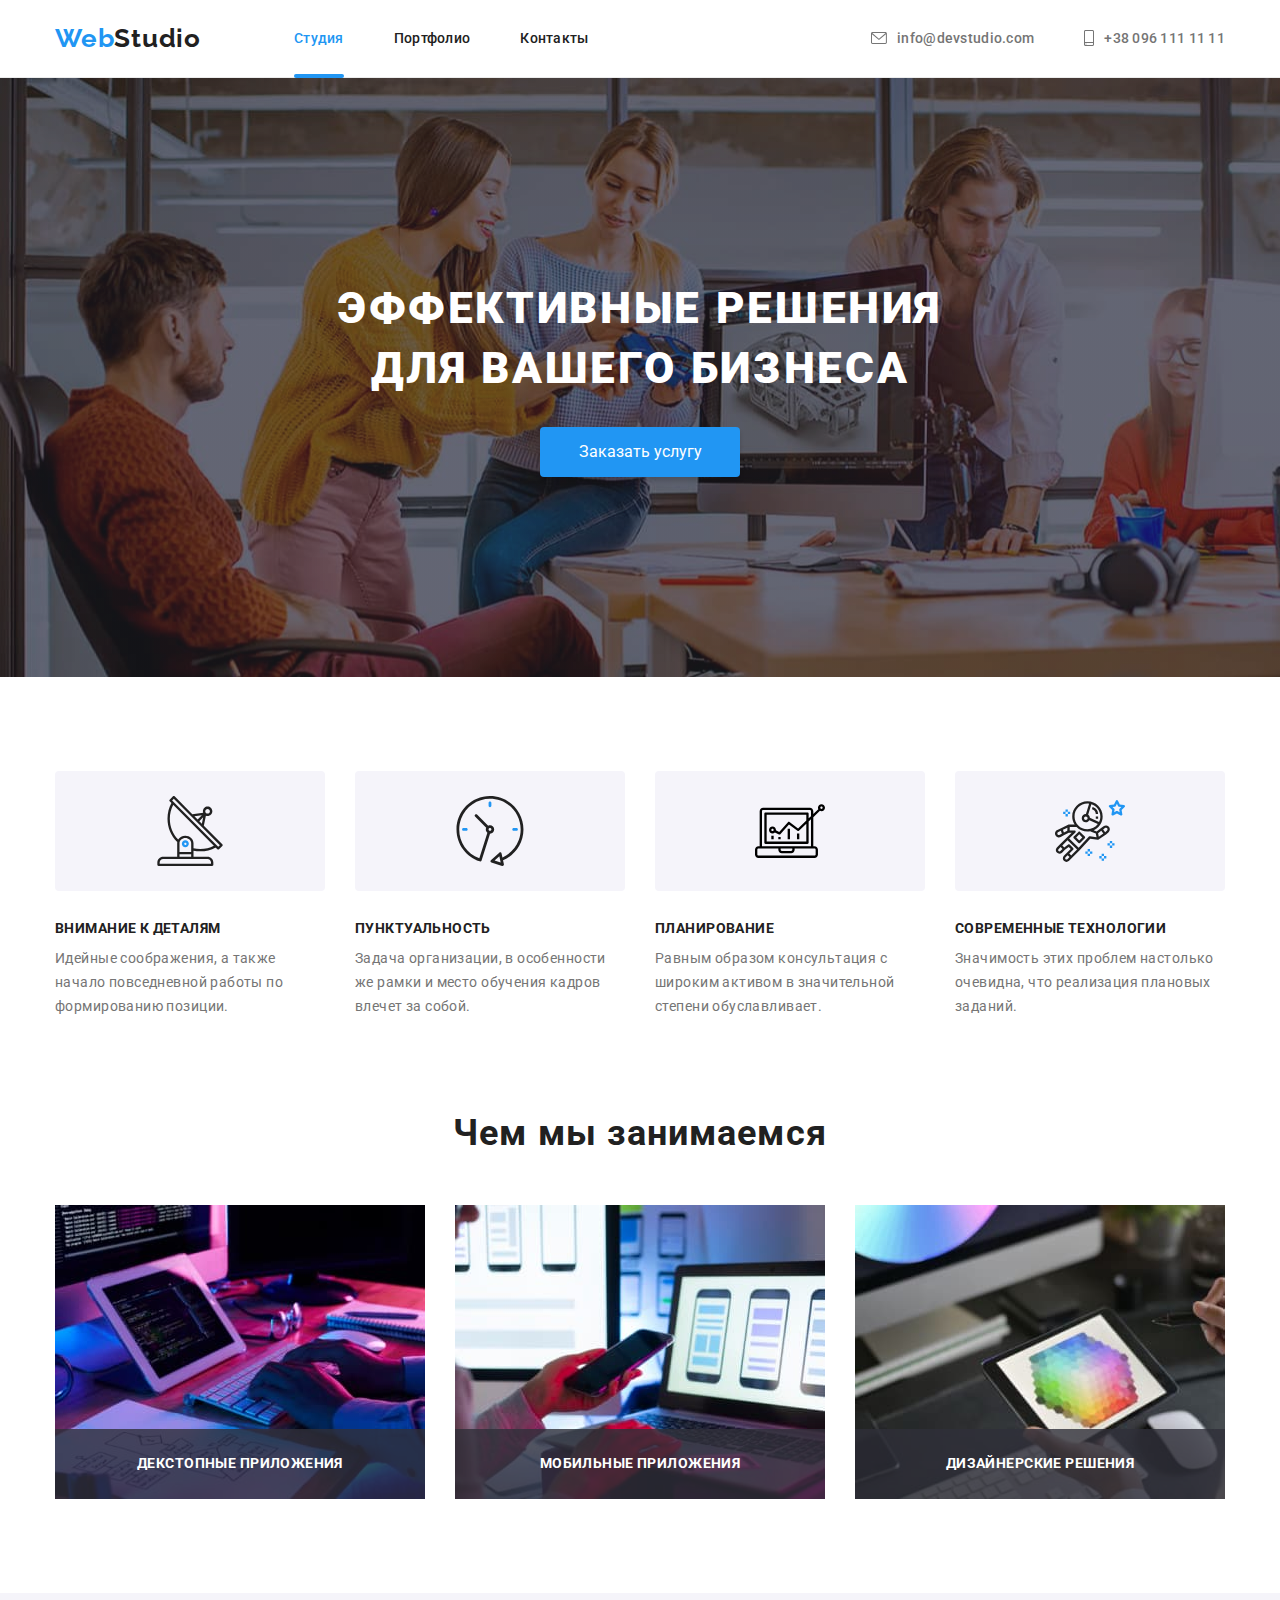
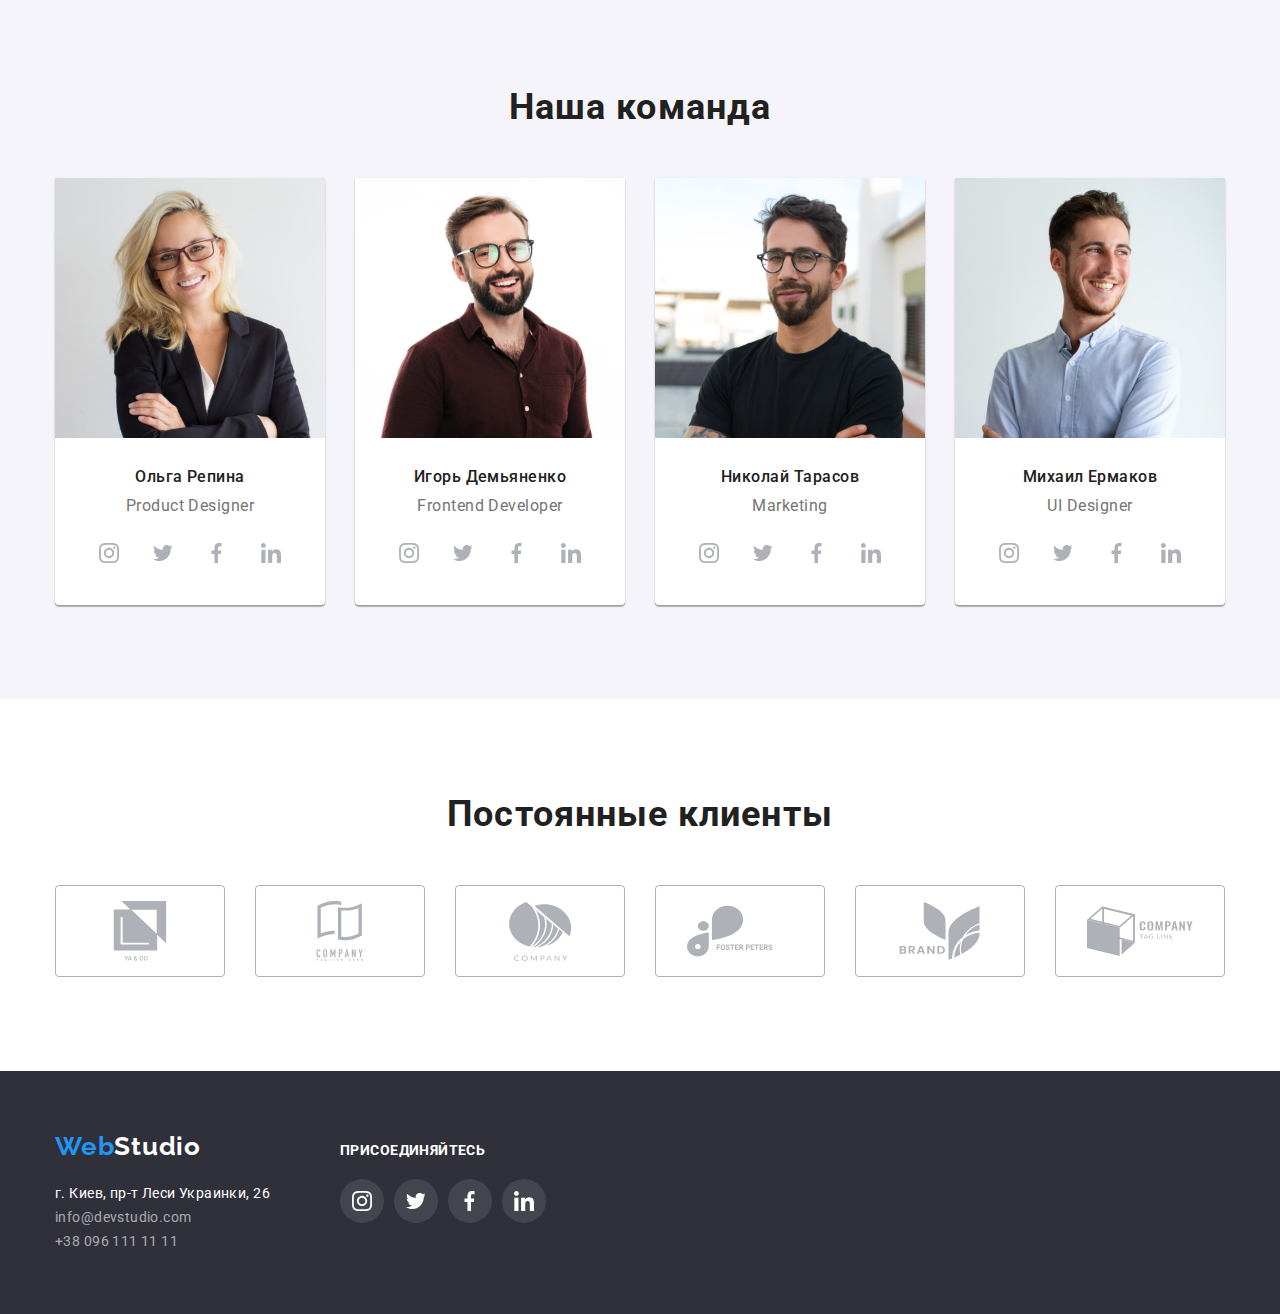
==== index.html @ 80b1929e "omg" ====
<!DOCTYPE html>
<html lang="ru">
  <head>
    <meta charset="UTF-8" />
    <meta http-equiv="X-UA-Compatible" content="IE=edge" />
    <meta name="viewport" content="width=device-width, initial-scale=1.0" />
    <title>Homework1</title>
    <link
      rel="stylesheet"
      href="https://cdnjs.cloudflare.com/ajax/libs/modern-normalize/1.1.0/modern-normalize.min.css"
    />
    <link rel="stylesheet" href="./css/styles.css" />
    <link rel="preconnect" href="https://fonts.googleapis.com" />
    <link rel="preconnect" href="https://fonts.gstatic.com" crossorigin />
    <link
      href="https://fonts.googleapis.com/css2?family=Raleway:wght@700&family=Roboto:wght@400;500;700;900&display=swap"
      rel="stylesheet"
    />
  </head>
  <body>
    <header class="header-background">
      <div class="header-content container">
        <a href="./index.html" class="logo-link">
          <span class="logo-part">Web</span><span class="logo">Studio</span>
        </a>
        <nav class="main-nav">
          <ul class="site-nav">
            <li class="links"><a href="./index.html" class="link current">Студия</a></li>
            <li class="links"><a href="./portfolio.html" class="link">Портфолио</a></li>
            <li class="links"><a href="" class="link">Контакты</a></li>
          </ul>
        </nav>
        <ul class="contacts-nav">
          <li class="links">
            <a href="mailto:info@devstudio.com" class="link-contacts">
              <svg class="mail-icon" width="16px" height="12px">
                <use href="./images/symbol-defs.svg#icon-mail"></use>
              </svg>
              info@devstudio.com
            </a>
          </li>
          <li class="links">
            <a href="tel:+380961111111" class="link-contacts"
              ><svg class="phone-icon" width="10px" height="16px">
                <use href="./images/symbol-defs.svg#icon-smartphone"></use>
              </svg>
              +38 096 111 11 11</a
            >
          </li>
        </ul>
      </div>
    </header>
    <main>
      <section class="hero-section">
        <div class="hero-container">
          <h1 class="hero-title">
            Эффективные решения<br />
            для вашего бизнеса
          </h1>
          <button type="button" class="button cursor">
            <div class="button-text" data-modal-open>Заказать услугу</div>
          </button>
        </div>
      </section>
      <section class="sections">
        <div class="container">
          <ul class="about-list">
            <li class="box">
              <div class="svg-background">
                <svg widht="70px" height="70px">
                  <use href="./images/symbol-defs.svg#icon-antenna"></use>
                </svg>
              </div>
              <h3 class="about-title">Внимание к деталям</h3>
              <p class="about-description">
                Идейные соображения, а также начало повседневной работы по формированию позиции.
              </p>
            </li>
            <li class="box">
              <div class="svg-background">
                <svg widht="70" height="70">
                  <use href="./images/symbol-defs.svg#icon-clock"></use>
                </svg>
              </div>
              <h3 class="about-title">Пунктуальность</h3>
              <p class="about-description">
                Задача организации, в особенности же рамки и место обучения кадров влечет за собой.
              </p>
            </li>
            <li class="box">
              <div class="svg-background">
                <svg widht="70" height="70">
                  <use href="./images/symbol-defs.svg#icon-diagram"></use>
                </svg>
              </div>
              <h3 class="about-title">Планирование</h3>
              <p class="about-description">
                Равным образом консультация с широким активом в значительной степени обуславливает.
              </p>
            </li>
            <li class="box">
              <div class="svg-background">
                <svg widht="70" height="70">
                  <use href="./images/symbol-defs.svg#icon-astronaut"></use>
                </svg>
              </div>
              <h3 class="about-title">Современные технологии</h3>
              <p class="about-description">
                Значимость этих проблем настолько очевидна, что реализация плановых заданий.
              </p>
            </li>
          </ul>
        </div>
      </section>
      <section class="section-about-us">
        <div class="container">
          <h2 class="our-projects">Чем мы занимаемся</h2>
          <ul class="projects-list">
           <li class="projects-pic">
               <div class="thumb-position">
            <p class="background-thumb">ДЕКСТОПНЫЕ ПРИЛОЖЕНИЯ</p>
              <img
                width="370"
                src="./images/sectionaboutus1.jpg"
                alt="работник набирает код"
                class="project-img"
              />
              </div>
            </li>
            <li class="projects-pic">
              <div class="thumb-position">
            <p class="background-thumb">МОБИЛЬНЫЕ ПРИЛОЖЕНИЯ</p>
              <img
                width="370"
                src="./images/sectionaboutus2.jpg"
                alt="работник занимается разработкой приложения"
                class="project-img"
              />
              </div>
            </li>
            <li class="projects-pic">
              <div class="thumb-position">
            <p class="background-thumb">ДИЗАЙНЕРСКИЕ РЕШЕНИЯ</p>
              <img
                width="370"
                src="./images/sectionaboutus3.jpg"
                alt="работник подбирает цвет"
                class="project-img"
              />
            </li>
          </ul>
        </div>
      </section>
      <section class="section-color">
        <div class="our-team-container container">
          <h2 class="team">Наша команда</h2>
          <ul class="team-list">
            <li class="team-card">
              <img
                width="270"
                src="./images/staff.jpg"
                alt="Игорь Демьяненко Product
        Designer"
                class="team-pic"
              />
              <div class="team-description">
                <h2 class="team-names">Ольга Репина</h2>
                <p class="job-name">Product Designer</p>
                <ul class="social-links">
                  <li class="team-social-link"><a href="" class="social-link">
                    <svg class="icon-style">
                      <use href="./images/symbol-defs.svg#icon-instagram"></use>
                    </svg>
                    </a>
                    </li>
                 <li class="team-social-link"><a href="" class="social-link">
                    <svg class="icon-style">
                      <use href="./images/symbol-defs.svg#icon-twitter"></use>
                    </svg>
                  </a>
                  </li> 
                  <li class="team-social-link"><a href="" class="social-link"
                    ><svg class="icon-style">
                      <use href="./images/symbol-defs.svg#icon-facebook"></use>
                    </svg>
                  </a>
                  </li>
                  <li class="team-social-link"><a href="" class="social-link"
                    ><svg class="icon-style">
                      <use href="./images/symbol-defs.svg#icon-linkedin"></use>
                    </svg>
                  </a>
                  </li>
                </ul>
              </div>
            </li>
            <li class="team-card">
              <img
                width="270"
                src="./images/staff1.jpg"
                alt="Ольга Репина Frontend
        Developer"
                class="team-pic"
              />
              <div class="team-description">
                <h2 class="team-names">Игорь Демьяненко</h2>
                <p class="job-name">Frontend Developer</p>
                <ul class="social-links">
                  <li class="team-social-link"><a href="" class="social-link">
                    <svg class="icon-style">
                      <use href="./images/symbol-defs.svg#icon-instagram"></use>
                    </svg>
                  </a>
                  </li>
                  <li class="team-social-link"><a href="" class="social-link">
                    <svg class="icon-style">
                      <use href="./images/symbol-defs.svg#icon-twitter"></use>
                    </svg>
                  </a>
                  </li>
                  <li class="team-social-link"><a href="" class="social-link">
                    <svg class="icon-style">
                      <use href="./images/symbol-defs.svg#icon-facebook"></use>
                    </svg>
                  </a>
                  </li>
                  <li class="team-social-link"><a href="" class="social-link">
                    <svg class="icon-style">
                      <use href="./images/symbol-defs.svg#icon-linkedin"></use>
                    </svg>
                  </a>
                  </li>
                </ul>
              </div>
            </li>
            <li class="team-card">
              <img
                width="270"
                src="./images/staff2.jpg"
                alt="Николай Тарасов Marketing"
                class="team-pic"
              />
              <div class="team-description">
                <h2 class="team-names">Николай Тарасов</h2>
                <p class="job-name">Marketing</p>
                <ul class="social-links">
                  <li class="team-social-link"><a href="" class="social-link">
                    <svg class="icon-style">
                      <use href="./images/symbol-defs.svg#icon-instagram"></use>
                    </svg>
                  </a>
                  </li>
                  <li class="team-social-link"><a href="" class="social-link">
                    <svg class="icon-style">
                      <use href="./images/symbol-defs.svg#icon-twitter"></use>
                    </svg>
                  </a>
                  </li>
                  <li class="team-social-link"><a href="" class="social-link"
                    ><svg class="icon-style">
                      <use href="./images/symbol-defs.svg#icon-facebook"></use>
                    </svg>
                  </a>
                  </li>
                  <li class="team-social-link"><a href="" class="social-link"
                    ><svg class="icon-style">
                      <use href="./images/symbol-defs.svg#icon-linkedin"></use>
                    </svg>
                  </a>
                  </li>
                </ul>
              </div>
            </li>
            <li class="team-card">
              <img
                width="270"
                src="./images/staff3.jpg"
                alt="Михаил Ермаков UI Designer"
                class="team-pic"
              />
              <div class="team-description">
                <h2 class="team-names">Михаил Ермаков</h2>
                <p class="job-name">UI Designer</p>
                <ul class="social-links">
                 <li class="team-social-link"><a href="" class="social-link"
                    ><svg class="icon-style">
                      <use href="./images/symbol-defs.svg#icon-instagram"></use></svg></a>
                  <li class="team-social-link"><a href="" class="social-link">
                    <svg class="icon-style">
                      <use href="./images/symbol-defs.svg#icon-twitter"></use>
                    </svg>
                  </a>
                  </li>
                  <li class="team-social-link"><a href="" class="social-link"
                    ><svg class="icon-style">
                      <use href="./images/symbol-defs.svg#icon-facebook"></use>
                    </svg>
                  </a>
                  </li>
                  <li class="team-social-link"><a href="" class="social-link"
                    ><svg class="icon-style">
                      <use href="./images/symbol-defs.svg#icon-linkedin"></use>
                    </svg>
                  </a>
                  </li>
                </ul>
              </div>
            </li>
          </ul>
        </div>
      </section>
       <section class="company-clients sections">
         <div class="container"> 
        <h2 class="clients">Постоянные клиенты</h2>
        <ul class="clients-list">
          <li class="clients-list-items"><a href="" class="company-link"><svg width="106" height="60"><use href="./images/symbol-defs.svg#icon-company1"></use></svg></a></li>
          <li class="clients-list-items"><a href="" class="company-link"><svg width="106" height="60"><use href="./images/symbol-defs.svg#icon-company2"></use></svg></a></li>
          <li class="clients-list-items"><a href="" class="company-link"><svg width="106" height="60"><use href="./images/symbol-defs.svg#icon-company3"></use></svg></a></li>
          <li class="clients-list-items"><a href="" class="company-link"><svg width="106" height="60"><use href="./images/symbol-defs.svg#icon-company4"></use></svg></a></li>
          <li class="clients-list-items"><a href="" class="company-link"><svg width="106" height="60"><use href="./images/symbol-defs.svg#icon-company5"></use></svg></a></li>
          <li class="clients-list-items"><a href="" class="company-link"><svg width="106" height="60"><use href="./images/symbol-defs.svg#icon-company6"></use></svg></a></li>
          </ul>
        </div>
        </section>
    </main>
    <footer class="footer">
      <div class="footer-info container">
     <div><a href="/index.html" class="logo-link">
       <span class="logo-part">Web</span><span class="logo-footer">Studio</span>
      </a>
      <address class="adress">
        г. Киев, пр-т Леси Украинки, 26
        <ul>
          <li>
            <a href="mailto:info@devstudio.com" class="link-contacts">info@devstudio.com</a>
          </li>
          <li class="footer-content"><a href="tel:+380961111111" class="link-contacts">+38 096 111 11 11</a></li>
        </ul></div> 
        <div class="social-footer">
      <h3 class="footer-title">Присоединяйтесь</h3>
      <ul class="footer-social-links">
        <li class="footer-links"><a href="" class="social-link-footer">
          <svg class="icon-style">
          <use href="./images/symbol-defs.svg#icon-instagram"></use>
                    </svg>
                  </a></li>
                  <li class="footer-links"><a href="" class="social-link-footer">
                    <svg class="icon-style">
                      <use href="./images/symbol-defs.svg#icon-twitter"></use>
                    </svg>
                  </a></li>
                 <li class="footer-links"><a href="" class="social-link-footer"
                    ><svg class="icon-style">
                      <use href="./images/symbol-defs.svg#icon-facebook"></use>
                    </svg>
                  </a></li>
                  <li class="footer-links"><a href="" class="social-link-footer"
                    ><svg class="icon-style">
                      <use href="./images/symbol-defs.svg#icon-linkedin"></use>
                    </svg>
                  </a></li>
                  </ul>
                  </div>
                  </div>
    </footer>
    <div class="backdrop is-hidden" data-modal>
      <div class="modal">
        <h2 class="modal-text">Оставьте свои данные, мы вам перезвоним</h2>
        <form>
          <div>
          <label for="name" class="modal-label"><p class="input-name">Имя</p></label>
              <div class="modal-icon">
            <input type="text" name="fullname" class="modal-input" id="name">
            <svg  class="modal-svg" width="15px" height="15px">
        <use href="/svg-modal/svg-modal again/symbol-defs.svg#icon-human"></use>
      </svg>
    </div>
      </div>
              <label class="modal-label"><p class="input-name">Телефон</p>
                <input type="tel" name="phone_number" class="modal-input">
                </label>
              <label class="modal-label">
    <p class="input-name">Почта</p>
        <input type="email" name="email" class="modal-input"/>
  </label>
  <label class="modal-label">
    <p class="input-name">Комментарий</p>
    <textarea name="" rows="5" placeholder="Введите текст" class="modal-textarea"></textarea>
  </label>

  <label>
    <input type="checkbox" name="agreement"/>
    <p class="input-name">Соглашаюсь с рассылкой и принимаю <a href="" class="agreement-link">Условия договора</a></p>
  </label>
  <button type="submit" class="button-modal cursor">
            <div class="button-text">Отправить</div>
          </button>
        </form>
        <button type="button" data-modal-close class="btn-closing">
        <svg width="11" height="11" class="close-button"><use href="./svg-modal/symbol-defs.svg#icon-xrectuk"></use></svg></button>
      </div>
    </div>
    <script src="./js/modal.js"></script>
  </body>
</html>
---- css/styles.css ----
:root {
  --main-text-color: #212121;
  --secondary-color: #757575;
  --color-for-buttons: #2196f3;
}

body {
  color: var(--main-text-color);
  font-family: Roboto, sans-serif, Verdana, Geneva, Tahoma, sans-serif;
}
ul {
  list-style: none;
  text-decoration: none;
  padding-left: 0;
  margin-top: 0;
  margin-bottom: 0;
}

a {
  text-decoration: none;
}
p,
h2,
h3 {
  margin-top: 0px;
  margin-bottom: 0px;
}

img {
  display: block;
}

textarea {
  resize: none;
}

/* Header */
.sections {
  padding-top: 94px;
  padding-bottom: 94px;
}

.section-about-us {
  margin: 0px 0px 94px 0px;
}

.main-nav {
  margin-left: 93px;
  display: flex;
  align-items: center;
}
.container {
  width: 1200px;
  padding-left: 15px;
  padding-right: 15px;
  margin-left: auto;
  margin-right: auto;
  margin-bottom: 0;
}

.header-content {
  display: flex;
  align-items: center;
}

.site-nav > .links {
  margin-right: 50px;
}

.header-links:last-child {
  margin-right: 0;
}

.link {
  display: block;
  padding: 32px 0px 32px 0px;
  position: relative;
}

.header-background {
  color: #ffffff;
  border-bottom: 1px solid #ececec;
}

.text-decor {
  text-decoration: none;
}

.mail-icon {
  fill: currentColor;
  margin-right: 10px;
}

.phone-icon {
  fill: currentColor;
  margin-right: 10px;
}

/* Logo */

.logo {
  color: var(--main-text-color);
}

.logo-part {
  color: #2196f3;
  margin-top: 60px;
}

.logo-link {
  text-decoration: none;
  font-family: Raleway, sans-serif;
  font-weight: 700;
  font-size: 26px;
  line-height: 1.19;
  letter-spacing: 0.03em;
  display: inline-block;
}
.logo-footer {
  color: white;
}
/* hero */
/* hero */

.hero-section {
  background-color: #2f303a;
  max-width: 1600px;
  margin-right: auto;
  margin-left: auto;
  padding-top: 200px;
  padding-bottom: 200px;
  text-align: center;
  background-image: linear-gradient(rgba(47, 48, 58, 0.4), rgba(47, 48, 58, 0.4)),
    url(../images/bg-img.jpg);
}
.hero-title {
  margin-top: 0px;
  font-weight: 900;
  font-size: 44px;
  line-height: 1.36;
  letter-spacing: 0.06em;
  text-transform: uppercase;
  line-height: 60px;
  text-align: center;
  color: #ffffff;
}

.hero-container {
  width: 1200px;
  padding-left: 15px;
  padding-right: 15px;
  margin-left: auto;
  margin-right: auto;
}

.about-list {
  display: flex;
  margin-top: 0;
  margin-bottom: 0;
}

.box {
  max-width: 270px;
  justify-content: center;
  margin-right: auto;
}

.box:last-child {
  margin-right: 0;
}

/* about section */

.style-none {
  list-style: none;
}

.about-title {
  font-weight: 700;
  font-size: 14px;
  line-height: 1.14;
  letter-spacing: 0.03em;
  text-transform: uppercase;
  list-style: none;
  margin-top: 0px;
  margin-bottom: 10px;
}

.about-description {
  color: var(--secondary-color);
  font-size: 14px;
  line-height: 1.71;
  letter-spacing: 0.03em;
  list-style: none;
}
.our-projects {
  font-weight: 700;
  font-size: 36px;
  line-height: 1.16;
  text-align: center;
  letter-spacing: 0.03em;
  margin-bottom: 50px;
}

/* .our-work {
  display: flex;
  flex-wrap: wrap;
  justify-content: center;
  margin-bottom: 94px;
} */

.projects-list {
  display: flex;
  justify-content: center;
  align-items: center;
  margin-top: 0px;
  margin-bottom: 0px;
}

.project-img {
  display: block;
}

.projects-pic {
  margin-right: 30px;
}

.projects-pic:last-child {
  margin-right: 0;
}

/* our team */
.team {
  font-weight: 700;
  font-size: 36px;
  line-height: 1.16;
  text-align: center;
  letter-spacing: 0.03em;
  margin-bottom: 50px;
}

.team-social-link {
  margin-right: 10px;
}

.team-social-link:nth-child(4n) {
  margin-right: 0px;
}

.team-names {
  font-weight: 500;
  font-size: 16px;
  line-height: 1.18;
  text-align: center;
  letter-spacing: 0.03em;
  margin-bottom: 10px;
}

.team-list {
  display: flex;
  padding-left: 0;
  margin: 0;
  justify-content: center;
}

.team-card {
  margin-left: 30px;
  width: 270px;
  background-color: white;
  box-shadow: 0px 1px 3px rgba(0, 0, 0, 0.12), 0px 1px 1px rgba(0, 0, 0, 0.14),
    0px 2px 1px rgba(0, 0, 0, 0.2);
  border-radius: 0px 0px 4px 4px;
}

.team-card:first-child {
  margin-left: 0;
}

.team-card:nth-child(4n) {
  margin-right: 0;
}

.team-description {
  padding: 30px 0px 30px 0px;
}

.job-name {
  color: var(--secondary-color);
  font-size: 16px;
  line-height: 1.18;
  text-align: center;
  letter-spacing: 0.03em;
}

.section-color {
  background-color: #f5f4fa;
  padding: 94px 0px 94px 0px;
}

/* site-nav */
.site-nav {
  display: flex;
  list-style: none;
  margin-top: 0;
  margin-bottom: 0;
}

.site-nav .link {
  color: var(--main-text-color);
  font-weight: 500;
  font-size: 14px;
  line-height: 0.9;
  letter-spacing: 0.02em;
  text-decoration: none;
  transition-property: color;
  transition-duration: 250ms;
  transition-timing-function: cubic-bezier(0.4, 0, 0.2, 1);
}

.site-nav .link:hover,
.site-nav .link:focus {
  color: var(--color-for-buttons);
}
.site-nav .link.current {
  color: var(--color-for-buttons);
}

.current::after {
  position: absolute;
  content: '';
  display: block;
  bottom: -1px;
  background-color: var(--color-for-buttons);
  border-radius: 2px;
  width: 100%;
  height: 4px;
}

/* contacts nav */
.contacts-nav {
  list-style: none;
  display: flex;
  margin-left: auto;
  margin-top: 0px;
  margin-bottom: 0px;
  align-items: center;
}
.contacts-nav .links + .links {
  margin-left: 50px;
}

.links:nth-child(3) {
  margin-right: 0;
}

.link-contacts {
  color: var(--secondary-color);
  text-decoration: none;
  font-weight: 500;
  font-size: 14px;
  line-height: 16px;
  letter-spacing: 0.02em;
  display: flex;
  align-items: center;
  transition-property: color;
  transition-duration: 250ms;
  transition-timing-function: cubic-bezier(0.4, 0, 0.2, 1);
}

.link-contacts:focus,
.link-contacts:hover {
  color: var(--color-for-buttons);
}

/* button */
.button {
  color: #ffffff;
  background-color: #2196f3;
  box-shadow: 0px 4px 4px rgba(0, 0, 0, 0.15);
  border-radius: 4px;
  text-align: center;
  width: 200px;
  height: 50px;
  border-style: none;
  transition-property: background-color;
  transition-duration: 250ms;
  transition-timing-function: cubic-bezier(0.4, 0, 0.2, 1);
}

.button:hover,
.button:focus {
  background-color: #188ce8;
}

.cursor {
  cursor: pointer;
}

/* Portfolio! */
.portfolio-projects {
  margin-top: 0;
  margin-bottom: 0;
}

.project-pic {
  display: block;
  max-width: 100%;
  height: auto;
}

.background-thumb {
  position: absolute;
  width: 370px;
  height: 70px;
  bottom: 0;
  font-weight: 700;
  font-size: 14px;
  line-height: 1.14;
  text-align: center;
  letter-spacing: 0.03em;
  color: #ffffff;
  background-color: rgba(47, 48, 58, 0.8);
  padding: 27px 82px;
}

.thumb-position {
  position: relative;
  margin: 0;
}

.project-name {
  color: var(--main-text-color);
  font-weight: 700;
  font-size: 18px;
  line-height: 2;
  list-style: none;
  letter-spacing: 0.06em;
  margin-bottom: 4px;
}

.button-portfolio {
  background-color: #f5f4fa;
  border-radius: 4px;
  padding: 6px 22px;
  border-style: none;
  font-weight: 500;
  font-size: 16px;
  line-height: 1.62;
  text-align: center;
  letter-spacing: 0.03em;
  color: #212121;
  transition-property: background-color, box-shadow, color;
  transition-duration: 250ms;
  transition-timing-function: cubic-bezier(0.4, 0, 0.2, 1);
}

.button-portfolio:focus,
.button-portfolio:hover {
  background-color: #2196f3;
  box-shadow: 0px 3px 1px rgba(0, 0, 0, 0.1), 0px 1px 2px rgba(0, 0, 0, 0.08),
    0px 2px 2px rgba(0, 0, 0, 0.12);
  color: white;
}

.portfolio-buttons {
  display: flex;
  justify-content: center;
  margin-bottom: 50px;
}

.buttons {
  margin-right: 8px;
}

.buttons:last-child {
  margin-right: 0;
}

.portfolio-projects {
  display: flex;
  flex-wrap: wrap;
}

.portfolio-list {
  width: 370px;
  margin-right: 30px;
  margin-bottom: 30px;
  transition-property: box-shadow;
  transition-duration: 250ms;
  transition-timing-function: cubic-bezier(0.4, 0, 0.2, 1);
}

.portfolio-list:hover,
.portfolio-list:focus {
  box-shadow: 0px 1px 1px rgba(0, 0, 0, 0.12), 0px 4px 4px rgba(0, 0, 0, 0.06),
    1px 4px 6px rgba(0, 0, 0, 0.16);
}

.card-content {
  border-bottom: 1px solid #eeeeee;
  border-left: 1px solid #eeeeee;
  border-right: 1px solid #eeeeee;
  padding: 20px 24px 20px 24px;
}

.portfolio-list:nth-last-child(-n + 3) {
  margin-bottom: 0;
}

.portfolio-list:nth-child(3n) {
  margin-right: 0;
}

.projects-description {
  color: var(--secondary-color);
  font-size: 16px;
  line-height: 1.88;
  letter-spacing: 0.03em;
  list-style: none;
}
.projects-description:nth-child(n + 6) {
  margin-bottom: 0;
}

.main {
  padding-bottom: 94px;
  padding-top: 94px;
}

.adress {
  font-weight: 400;
  font-style: normal;
  font-size: 14px;
  line-height: 1.71;
  letter-spacing: 0.03em;
  color: #ffffff;
  margin-top: 20px;
}

.footer {
  background-color: #2f303a;
  padding: 60px 0px 60px 0px;
}
.adress a {
  font-weight: 400;
  font-size: 14px;
  line-height: 1.71;
  letter-spacing: 0.03em;
  color: rgba(255, 255, 255, 0.6);
  text-decoration: none;
  font-style: normal;
}

.social-links {
  display: flex;
  justify-content: center;
  margin: 15px 0px 0px 0px;
}

.svg-background {
  background-color: #f5f4fa;
  border-radius: 4px;
  text-align: center;
  width: 270px;
  height: 120px;
  display: flex;
  justify-content: center;
  align-items: center;
  margin-bottom: 30px;
}

.social-link {
  width: 44px;
  height: 44px;
  border-radius: 50%;
  align-items: center;
  background-color: white;
  justify-content: center;
  display: flex;
  color: #afb1b8;
  transition-property: color, background-color;
  transition-timing-function: cubic-bezier(0.4, 0, 0.2, 1);
  transition-duration: 250ms;
}

.social-link:hover {
  background-color: var(--color-for-buttons);
  color: white;
}

.icon-style {
  width: 20px;
  height: 20px;
  fill: currentColor;
}

.company-clients {
  display: flex;
  justify-content: center;
}

.company-link {
  border: 1px solid #afb1b8;
  text-align: center;
  fill: #afb1b8;
  border-radius: 4px;
  width: 170px;
  height: 92px;
  display: flex;
  justify-content: center;
  align-items: center;
  transition-duration: 250ms;
  transition-property: fill, border;
  transition-timing-function: cubic-bezier(0.4, 0, 0.2, 1);
}

.clients-list-items {
  margin-left: 30px;
}

.clients-list-items:first-child {
  margin-left: 0px;
}

.company-link:hover {
  border: 1px solid #2196f3;
  fill: var(--color-for-buttons);
}

.clients {
  font-weight: 700;
  color: var(--main-text-color);
  font-size: 36px;
  line-height: 42px;
  text-align: center;
  letter-spacing: 0.03em;
  text-align: center;
  margin-bottom: 50px;
}

.test {
  display: flex;
  align-items: baseline;
}

.footer-info {
  display: flex;
  align-items: baseline;
}

.social-footer {
  box-sizing: border-box;
  display: block;
  margin-left: 70px;
}

.footer-social-links {
  display: flex;
  list-style: none;
}

.footer-title {
  margin-bottom: 20px;
  font-weight: 700;
  font-size: 14px;
  line-height: 1.14;
  letter-spacing: 0.03em;
  text-transform: uppercase;
  color: #ffffff;
}
.social-link-footer {
  width: 44px;
  height: 44px;
  border-radius: 50%;
  background-color: rgba(255, 255, 255, 0.1);
  display: flex;
  justify-content: center;
  align-items: center;
  color: #ffffff;
  transition-property: color, background-color;
  transition-duration: 250ms;
  transition-timing-function: cubic-bezier(0.4, 0, 0.2, 1);
}

.social-link-footer:hover {
  background-color: var(--color-for-buttons);
  color: white;
}

.clients-list {
  display: flex;
}

.footer-links {
  margin-right: 10px;
}

.footer-links:last-child {
  margin-right: 0px;
}

.backdrop {
  position: fixed;
  top: 0;
  width: 100%;
  height: 100%;
  transition: opacity 250ms;
  transition-timing-function: cubic-bezier(0.4, 0, 0.2, 1);
  background-color: rgba(0, 0, 0, 0.2);
}

.modal {
  position: absolute;
  min-height: 581px;
  min-width: 528px;
  background: #ffffff;
  box-shadow: 0px 1px 3px rgba(0, 0, 0, 0.12), 0px 1px 1px rgba(0, 0, 0, 0.14),
    0px 2px 1px rgba(0, 0, 0, 0.2);
  border-radius: 4px;
  top: 50%;
  left: 50%;
  transform: translate(-50%, -50%);
  display: flex;
  flex-direction: column;
}

.button-modal {
  color: #ffffff;
  background-color: #2196f3;
  box-shadow: 0px 4px 4px rgba(0, 0, 0, 0.15);
  border-radius: 4px;
  text-align: center;
  width: 200px;
  height: 50px;
  border-style: none;
  transition-property: background-color;
  transition-duration: 250ms;
  transition-timing-function: cubic-bezier(0.4, 0, 0.2, 1);
  margin: 30px 164px 40px;
}

.modal-text {
  margin: 40px 40px 0px 40px;
  text-align: center;
  font-weight: 700;
  font-size: 20px;
  line-height: 1.15;
  letter-spacing: 0.03em;
}

.modal-input {
  width: 448px;
  position: relative;
  height: 40px;
  margin: 4px 40px 10px;
  border: 1px solid rgba(33, 33, 33, 0.2);
  border-radius: 4px;
}

.modal-svg {
  position: absolute;
  top: 50%;
  transform: translateY(-50%);
  fill: orange;
}

.modal-textarea {
  width: 448px;
  display: flex;
  flex-direction: column;
  margin: auto;
  padding: 12px 16px;
  border: 1px solid rgba(33, 33, 33, 0.2);
  filter: drop-shadow(0px 4px 4px rgba(0, 0, 0, 0.25));
  border-radius: 4px;
}

. .agreement-link {
  text-decoration: underline;
  cursor: pointer;
  color: var(--color-for-buttons);
}

.input-name {
  margin-left: 40px;
  margin-top: 12px;
  margin-bottom: 0;
}

.backdrop.is-hidden {
  opacity: 0;
  pointer-events: none;
}

.close-button {
  fill: black;
}

.btn-closing {
  position: absolute;
  background-color: white;
  border: 1px solid rgba(0, 0, 0, 0.1);
  border-radius: 50%;
  top: 8px;
  right: 8px;
  min-width: 30px;
  min-height: 30px;
  display: flex;
  align-items: center;
  justify-content: center;
}

.overlay {
  position: relative;
  overflow: hidden;
}

.overlay-text {
  position: absolute;
  top: 0;
  height: 100%;
  width: 100%;
  transform: translateY(101%);
  transition-property: transform;
  transition-duration: 250ms;
  transition-timing-function: cubic-bezier(0.4, 0, 0.2, 1);
  padding: 63px 24px;
  font-weight: 400;
  font-size: 18px;
  line-height: 1.56;
  letter-spacing: 0.03em;
  background-color: rgba(33, 150, 243, 0.9);
  color: #ffffff;
}

.portfolio-list:hover .overlay-text {
  transform: translateY(0%);
}
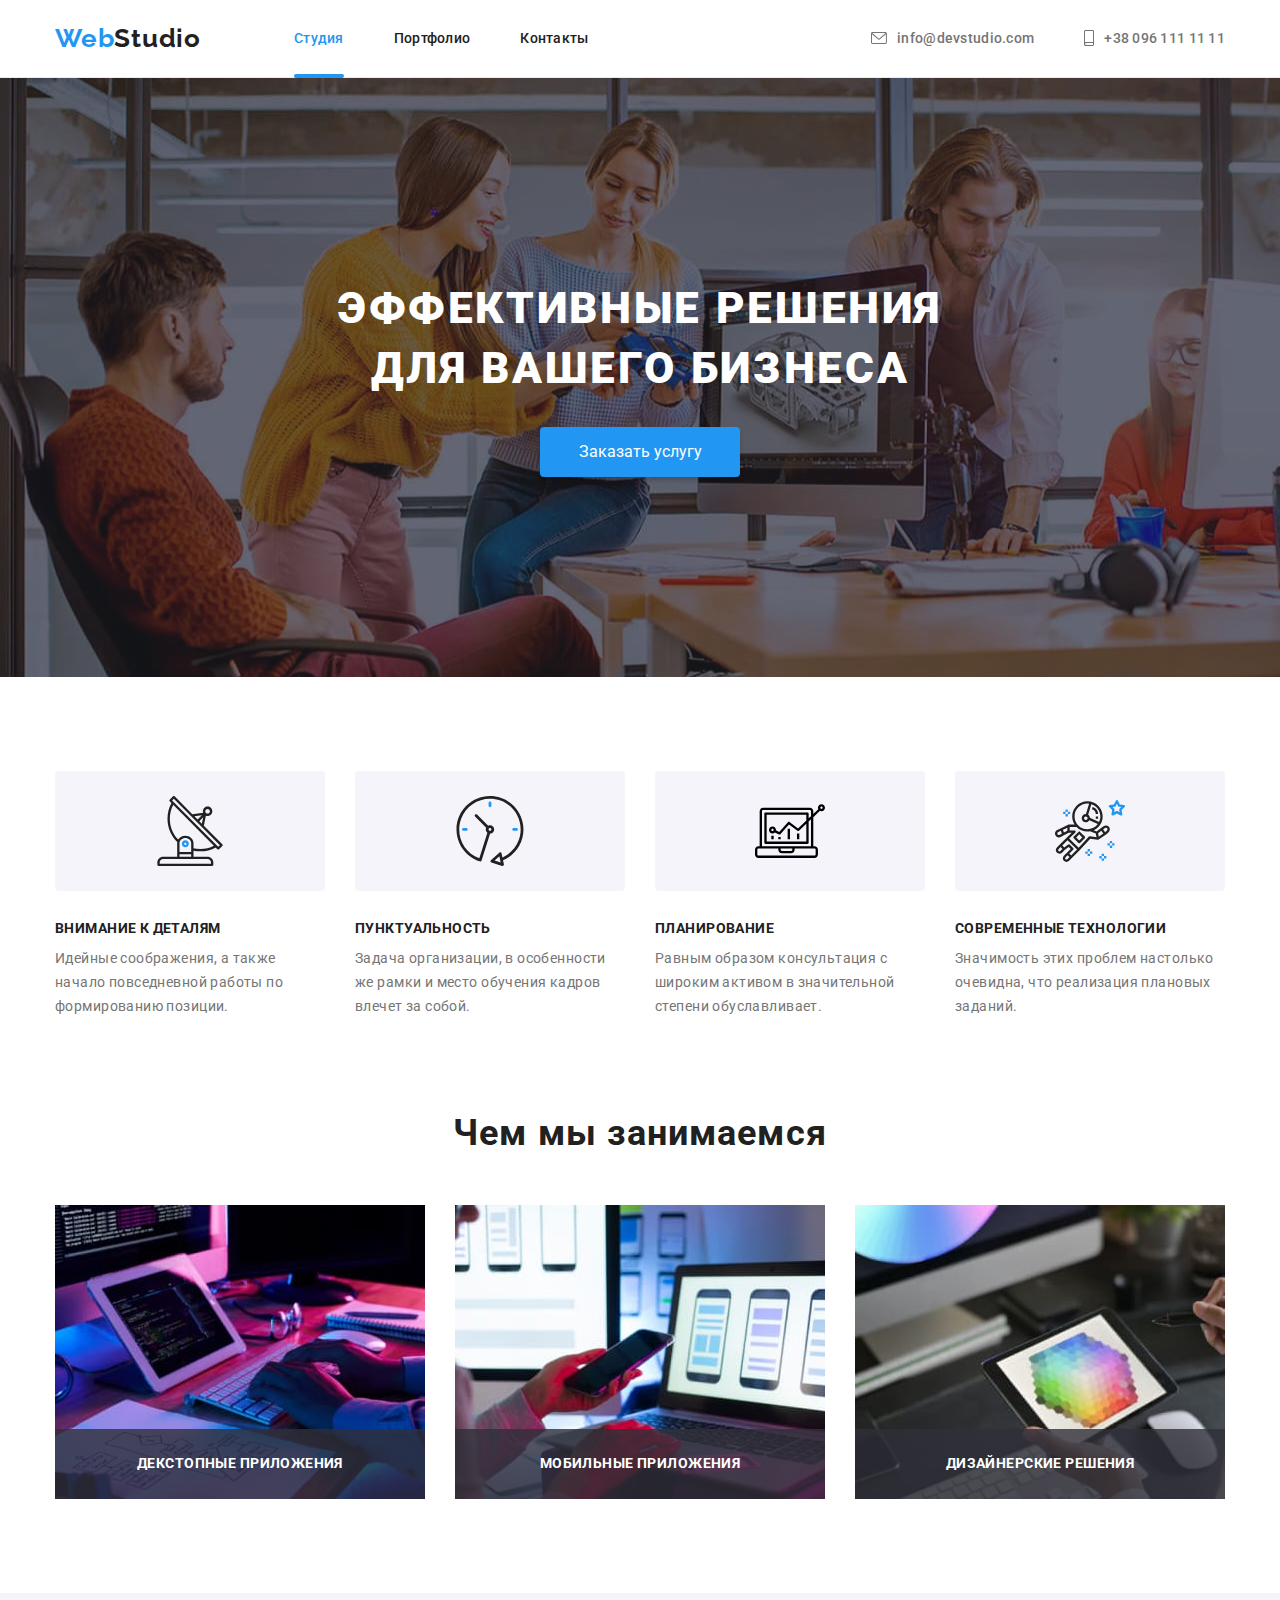
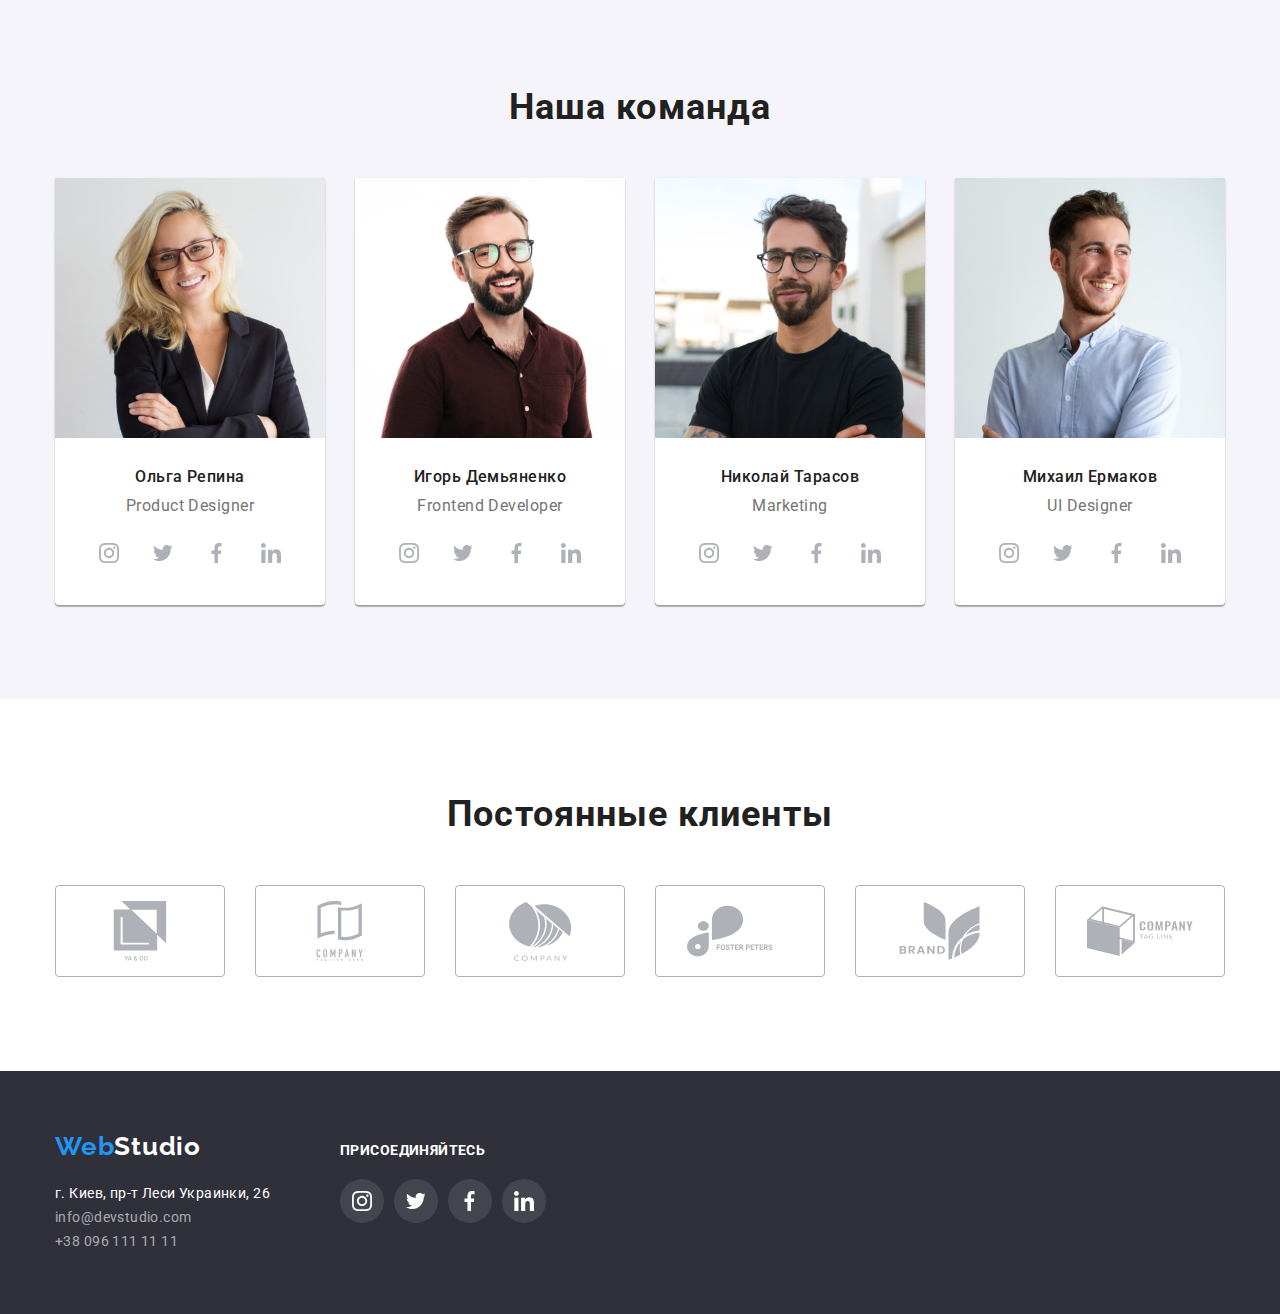
==== commit 1c41bef0: "upgrade" ====
--- a/index.html
+++ b/index.html
@@ -58,7 +58,7 @@
             для вашего бизнеса
           </h1>
           <button type="button" class="button cursor">
-            <div class="button-text" data-modal-open>Заказать услугу</div>
+            <span class="button-text" data-modal-open>Заказать услугу</span>
           </button>
         </div>
       </section>
@@ -67,7 +67,7 @@
           <ul class="about-list">
             <li class="box">
               <div class="svg-background">
-                <svg widht="70px" height="70px">
+                <svg width="70px" height="70px">
                   <use href="./images/symbol-defs.svg#icon-antenna"></use>
                 </svg>
               </div>
@@ -78,7 +78,7 @@
             </li>
             <li class="box">
               <div class="svg-background">
-                <svg widht="70" height="70">
+                <svg width="70" height="70">
                   <use href="./images/symbol-defs.svg#icon-clock"></use>
                 </svg>
               </div>
@@ -89,7 +89,7 @@
             </li>
             <li class="box">
               <div class="svg-background">
-                <svg widht="70" height="70">
+                <svg width="70" height="70">
                   <use href="./images/symbol-defs.svg#icon-diagram"></use>
                 </svg>
               </div>
@@ -100,7 +100,7 @@
             </li>
             <li class="box">
               <div class="svg-background">
-                <svg widht="70" height="70">
+                <svg width="70" height="70">
                   <use href="./images/symbol-defs.svg#icon-astronaut"></use>
                 </svg>
               </div>
@@ -116,37 +116,38 @@
         <div class="container">
           <h2 class="our-projects">Чем мы занимаемся</h2>
           <ul class="projects-list">
-           <li class="projects-pic">
-               <div class="thumb-position">
-            <p class="background-thumb">ДЕКСТОПНЫЕ ПРИЛОЖЕНИЯ</p>
-              <img
-                width="370"
-                src="./images/sectionaboutus1.jpg"
-                alt="работник набирает код"
-                class="project-img"
-              />
-              </div>
-            </li>
             <li class="projects-pic">
               <div class="thumb-position">
-            <p class="background-thumb">МОБИЛЬНЫЕ ПРИЛОЖЕНИЯ</p>
-              <img
-                width="370"
-                src="./images/sectionaboutus2.jpg"
-                alt="работник занимается разработкой приложения"
-                class="project-img"
-              />
+                <p class="background-thumb">ДЕКСТОПНЫЕ ПРИЛОЖЕНИЯ</p>
+                <img
+                  width="370"
+                  src="./images/sectionaboutus1.jpg"
+                  alt="работник набирает код"
+                  class="project-img"
+                />
               </div>
             </li>
             <li class="projects-pic">
               <div class="thumb-position">
-            <p class="background-thumb">ДИЗАЙНЕРСКИЕ РЕШЕНИЯ</p>
-              <img
-                width="370"
-                src="./images/sectionaboutus3.jpg"
-                alt="работник подбирает цвет"
-                class="project-img"
-              />
+                <p class="background-thumb">МОБИЛЬНЫЕ ПРИЛОЖЕНИЯ</p>
+                <img
+                  width="370"
+                  src="./images/sectionaboutus2.jpg"
+                  alt="работник занимается разработкой приложения"
+                  class="project-img"
+                />
+              </div>
+            </li>
+            <li class="projects-pic">
+              <div class="thumb-position">
+                <p class="background-thumb">ДИЗАЙНЕРСКИЕ РЕШЕНИЯ</p>
+                <img
+                  width="370"
+                  src="./images/sectionaboutus3.jpg"
+                  alt="работник подбирает цвет"
+                  class="project-img"
+                />
+              </div>
             </li>
           </ul>
         </div>
@@ -167,29 +168,33 @@
                 <h2 class="team-names">Ольга Репина</h2>
                 <p class="job-name">Product Designer</p>
                 <ul class="social-links">
-                  <li class="team-social-link"><a href="" class="social-link">
-                    <svg class="icon-style">
-                      <use href="./images/symbol-defs.svg#icon-instagram"></use>
-                    </svg>
-                    </a>
-                    </li>
-                 <li class="team-social-link"><a href="" class="social-link">
-                    <svg class="icon-style">
-                      <use href="./images/symbol-defs.svg#icon-twitter"></use>
-                    </svg>
-                  </a>
-                  </li> 
-                  <li class="team-social-link"><a href="" class="social-link"
-                    ><svg class="icon-style">
-                      <use href="./images/symbol-defs.svg#icon-facebook"></use>
-                    </svg>
-                  </a>
-                  </li>
-                  <li class="team-social-link"><a href="" class="social-link"
-                    ><svg class="icon-style">
-                      <use href="./images/symbol-defs.svg#icon-linkedin"></use>
-                    </svg>
-                  </a>
+                  <li class="team-social-link">
+                    <a href="" class="social-link">
+                      <svg class="icon-style">
+                        <use href="./images/symbol-defs.svg#icon-instagram"></use>
+                      </svg>
+                    </a>
+                  </li>
+                  <li class="team-social-link">
+                    <a href="" class="social-link">
+                      <svg class="icon-style">
+                        <use href="./images/symbol-defs.svg#icon-twitter"></use>
+                      </svg>
+                    </a>
+                  </li>
+                  <li class="team-social-link">
+                    <a href="" class="social-link"
+                      ><svg class="icon-style">
+                        <use href="./images/symbol-defs.svg#icon-facebook"></use>
+                      </svg>
+                    </a>
+                  </li>
+                  <li class="team-social-link">
+                    <a href="" class="social-link"
+                      ><svg class="icon-style">
+                        <use href="./images/symbol-defs.svg#icon-linkedin"></use>
+                      </svg>
+                    </a>
                   </li>
                 </ul>
               </div>
@@ -206,29 +211,33 @@
                 <h2 class="team-names">Игорь Демьяненко</h2>
                 <p class="job-name">Frontend Developer</p>
                 <ul class="social-links">
-                  <li class="team-social-link"><a href="" class="social-link">
-                    <svg class="icon-style">
-                      <use href="./images/symbol-defs.svg#icon-instagram"></use>
-                    </svg>
-                  </a>
-                  </li>
-                  <li class="team-social-link"><a href="" class="social-link">
-                    <svg class="icon-style">
-                      <use href="./images/symbol-defs.svg#icon-twitter"></use>
-                    </svg>
-                  </a>
-                  </li>
-                  <li class="team-social-link"><a href="" class="social-link">
-                    <svg class="icon-style">
-                      <use href="./images/symbol-defs.svg#icon-facebook"></use>
-                    </svg>
-                  </a>
-                  </li>
-                  <li class="team-social-link"><a href="" class="social-link">
-                    <svg class="icon-style">
-                      <use href="./images/symbol-defs.svg#icon-linkedin"></use>
-                    </svg>
-                  </a>
+                  <li class="team-social-link">
+                    <a href="" class="social-link">
+                      <svg class="icon-style">
+                        <use href="./images/symbol-defs.svg#icon-instagram"></use>
+                      </svg>
+                    </a>
+                  </li>
+                  <li class="team-social-link">
+                    <a href="" class="social-link">
+                      <svg class="icon-style">
+                        <use href="./images/symbol-defs.svg#icon-twitter"></use>
+                      </svg>
+                    </a>
+                  </li>
+                  <li class="team-social-link">
+                    <a href="" class="social-link">
+                      <svg class="icon-style">
+                        <use href="./images/symbol-defs.svg#icon-facebook"></use>
+                      </svg>
+                    </a>
+                  </li>
+                  <li class="team-social-link">
+                    <a href="" class="social-link">
+                      <svg class="icon-style">
+                        <use href="./images/symbol-defs.svg#icon-linkedin"></use>
+                      </svg>
+                    </a>
                   </li>
                 </ul>
               </div>
@@ -244,29 +253,33 @@
                 <h2 class="team-names">Николай Тарасов</h2>
                 <p class="job-name">Marketing</p>
                 <ul class="social-links">
-                  <li class="team-social-link"><a href="" class="social-link">
-                    <svg class="icon-style">
-                      <use href="./images/symbol-defs.svg#icon-instagram"></use>
-                    </svg>
-                  </a>
-                  </li>
-                  <li class="team-social-link"><a href="" class="social-link">
-                    <svg class="icon-style">
-                      <use href="./images/symbol-defs.svg#icon-twitter"></use>
-                    </svg>
-                  </a>
-                  </li>
-                  <li class="team-social-link"><a href="" class="social-link"
-                    ><svg class="icon-style">
-                      <use href="./images/symbol-defs.svg#icon-facebook"></use>
-                    </svg>
-                  </a>
-                  </li>
-                  <li class="team-social-link"><a href="" class="social-link"
-                    ><svg class="icon-style">
-                      <use href="./images/symbol-defs.svg#icon-linkedin"></use>
-                    </svg>
-                  </a>
+                  <li class="team-social-link">
+                    <a href="" class="social-link">
+                      <svg class="icon-style">
+                        <use href="./images/symbol-defs.svg#icon-instagram"></use>
+                      </svg>
+                    </a>
+                  </li>
+                  <li class="team-social-link">
+                    <a href="" class="social-link">
+                      <svg class="icon-style">
+                        <use href="./images/symbol-defs.svg#icon-twitter"></use>
+                      </svg>
+                    </a>
+                  </li>
+                  <li class="team-social-link">
+                    <a href="" class="social-link"
+                      ><svg class="icon-style">
+                        <use href="./images/symbol-defs.svg#icon-facebook"></use>
+                      </svg>
+                    </a>
+                  </li>
+                  <li class="team-social-link">
+                    <a href="" class="social-link"
+                      ><svg class="icon-style">
+                        <use href="./images/symbol-defs.svg#icon-linkedin"></use>
+                      </svg>
+                    </a>
                   </li>
                 </ul>
               </div>
@@ -282,26 +295,34 @@
                 <h2 class="team-names">Михаил Ермаков</h2>
                 <p class="job-name">UI Designer</p>
                 <ul class="social-links">
-                 <li class="team-social-link"><a href="" class="social-link"
-                    ><svg class="icon-style">
-                      <use href="./images/symbol-defs.svg#icon-instagram"></use></svg></a>
-                  <li class="team-social-link"><a href="" class="social-link">
-                    <svg class="icon-style">
-                      <use href="./images/symbol-defs.svg#icon-twitter"></use>
-                    </svg>
-                  </a>
-                  </li>
-                  <li class="team-social-link"><a href="" class="social-link"
-                    ><svg class="icon-style">
-                      <use href="./images/symbol-defs.svg#icon-facebook"></use>
-                    </svg>
-                  </a>
-                  </li>
-                  <li class="team-social-link"><a href="" class="social-link"
-                    ><svg class="icon-style">
-                      <use href="./images/symbol-defs.svg#icon-linkedin"></use>
-                    </svg>
-                  </a>
+                  <li class="team-social-link">
+                    <a href="" class="social-link"
+                      ><svg class="icon-style">
+                        <use href="./images/symbol-defs.svg#icon-instagram"></use>
+                      </svg>
+                    </a>
+                  </li>
+
+                  <li class="team-social-link">
+                    <a href="" class="social-link">
+                      <svg class="icon-style">
+                        <use href="./images/symbol-defs.svg#icon-twitter"></use>
+                      </svg>
+                    </a>
+                  </li>
+                  <li class="team-social-link">
+                    <a href="" class="social-link"
+                      ><svg class="icon-style">
+                        <use href="./images/symbol-defs.svg#icon-facebook"></use>
+                      </svg>
+                    </a>
+                  </li>
+                  <li class="team-social-link">
+                    <a href="" class="social-link"
+                      ><svg class="icon-style">
+                        <use href="./images/symbol-defs.svg#icon-linkedin"></use>
+                      </svg>
+                    </a>
                   </li>
                 </ul>
               </div>
@@ -309,95 +330,154 @@
           </ul>
         </div>
       </section>
-       <section class="company-clients sections">
-         <div class="container"> 
-        <h2 class="clients">Постоянные клиенты</h2>
-        <ul class="clients-list">
-          <li class="clients-list-items"><a href="" class="company-link"><svg width="106" height="60"><use href="./images/symbol-defs.svg#icon-company1"></use></svg></a></li>
-          <li class="clients-list-items"><a href="" class="company-link"><svg width="106" height="60"><use href="./images/symbol-defs.svg#icon-company2"></use></svg></a></li>
-          <li class="clients-list-items"><a href="" class="company-link"><svg width="106" height="60"><use href="./images/symbol-defs.svg#icon-company3"></use></svg></a></li>
-          <li class="clients-list-items"><a href="" class="company-link"><svg width="106" height="60"><use href="./images/symbol-defs.svg#icon-company4"></use></svg></a></li>
-          <li class="clients-list-items"><a href="" class="company-link"><svg width="106" height="60"><use href="./images/symbol-defs.svg#icon-company5"></use></svg></a></li>
-          <li class="clients-list-items"><a href="" class="company-link"><svg width="106" height="60"><use href="./images/symbol-defs.svg#icon-company6"></use></svg></a></li>
-          </ul>
-        </div>
-        </section>
+      <section class="company-clients sections">
+        <div class="container">
+          <h2 class="clients">Постоянные клиенты</h2>
+          <ul class="clients-list">
+            <li class="clients-list-items">
+              <a href="" class="company-link"
+                ><svg width="106" height="60">
+                  <use href="./images/symbol-defs.svg#icon-company1"></use>
+                </svg>
+              </a>
+            </li>
+            <li class="clients-list-items">
+              <a href="" class="company-link"
+                ><svg width="106" height="60">
+                  <use href="./images/symbol-defs.svg#icon-company2"></use>
+                </svg>
+              </a>
+            </li>
+            <li class="clients-list-items">
+              <a href="" class="company-link"
+                ><svg width="106" height="60">
+                  <use href="./images/symbol-defs.svg#icon-company3"></use>
+                </svg>
+              </a>
+            </li>
+            <li class="clients-list-items">
+              <a href="" class="company-link"
+                ><svg width="106" height="60">
+                  <use href="./images/symbol-defs.svg#icon-company4"></use>
+                </svg>
+              </a>
+            </li>
+            <li class="clients-list-items">
+              <a href="" class="company-link"
+                ><svg width="106" height="60">
+                  <use href="./images/symbol-defs.svg#icon-company5"></use>
+                </svg>
+              </a>
+            </li>
+            <li class="clients-list-items">
+              <a href="" class="company-link"
+                ><svg width="106" height="60">
+                  <use href="./images/symbol-defs.svg#icon-company6"></use>
+                </svg>
+              </a>
+            </li>
+          </ul>
+        </div>
+      </section>
     </main>
     <footer class="footer">
       <div class="footer-info container">
-     <div><a href="/index.html" class="logo-link">
-       <span class="logo-part">Web</span><span class="logo-footer">Studio</span>
-      </a>
-      <address class="adress">
-        г. Киев, пр-т Леси Украинки, 26
-        <ul>
-          <li>
-            <a href="mailto:info@devstudio.com" class="link-contacts">info@devstudio.com</a>
-          </li>
-          <li class="footer-content"><a href="tel:+380961111111" class="link-contacts">+38 096 111 11 11</a></li>
-        </ul></div> 
+        <div>
+          <a href="/index.html" class="logo-link">
+            <span class="logo-part">Web</span><span class="logo-footer">Studio</span>
+          </a>
+          <address class="adress">
+            г. Киев, пр-т Леси Украинки, 26
+            <ul>
+              <li>
+                <a href="mailto:info@devstudio.com" class="link-contacts">info@devstudio.com</a>
+              </li>
+              <li class="footer-content">
+                <a href="tel:+380961111111" class="link-contacts">+38 096 111 11 11</a>
+              </li>
+            </ul>
+          </address>
+        </div>
         <div class="social-footer">
-      <h3 class="footer-title">Присоединяйтесь</h3>
-      <ul class="footer-social-links">
-        <li class="footer-links"><a href="" class="social-link-footer">
-          <svg class="icon-style">
-          <use href="./images/symbol-defs.svg#icon-instagram"></use>
-                    </svg>
-                  </a></li>
-                  <li class="footer-links"><a href="" class="social-link-footer">
-                    <svg class="icon-style">
-                      <use href="./images/symbol-defs.svg#icon-twitter"></use>
-                    </svg>
-                  </a></li>
-                 <li class="footer-links"><a href="" class="social-link-footer"
-                    ><svg class="icon-style">
-                      <use href="./images/symbol-defs.svg#icon-facebook"></use>
-                    </svg>
-                  </a></li>
-                  <li class="footer-links"><a href="" class="social-link-footer"
-                    ><svg class="icon-style">
-                      <use href="./images/symbol-defs.svg#icon-linkedin"></use>
-                    </svg>
-                  </a></li>
-                  </ul>
-                  </div>
-                  </div>
+          <h3 class="footer-title">Присоединяйтесь</h3>
+          <ul class="footer-social-links">
+            <li class="footer-links">
+              <a href="" class="social-link-footer">
+                <svg class="icon-style">
+                  <use href="./images/symbol-defs.svg#icon-instagram"></use>
+                </svg>
+              </a>
+            </li>
+            <li class="footer-links">
+              <a href="" class="social-link-footer">
+                <svg class="icon-style">
+                  <use href="./images/symbol-defs.svg#icon-twitter"></use>
+                </svg>
+              </a>
+            </li>
+            <li class="footer-links">
+              <a href="" class="social-link-footer"
+                ><svg class="icon-style">
+                  <use href="./images/symbol-defs.svg#icon-facebook"></use>
+                </svg>
+              </a>
+            </li>
+            <li class="footer-links">
+              <a href="" class="social-link-footer"
+                ><svg class="icon-style">
+                  <use href="./images/symbol-defs.svg#icon-linkedin"></use>
+                </svg>
+              </a>
+            </li>
+          </ul>
+        </div>
+      </div>
     </footer>
     <div class="backdrop is-hidden" data-modal>
       <div class="modal">
         <h2 class="modal-text">Оставьте свои данные, мы вам перезвоним</h2>
         <form>
           <div>
-          <label for="name" class="modal-label"><p class="input-name">Имя</p></label>
-              <div class="modal-icon">
-            <input type="text" name="fullname" class="modal-input" id="name">
-            <svg  class="modal-svg" width="15px" height="15px">
-        <use href="/svg-modal/svg-modal again/symbol-defs.svg#icon-human"></use>
-      </svg>
-    </div>
-      </div>
-              <label class="modal-label"><p class="input-name">Телефон</p>
-                <input type="tel" name="phone_number" class="modal-input">
-                </label>
-              <label class="modal-label">
-    <p class="input-name">Почта</p>
-        <input type="email" name="email" class="modal-input"/>
-  </label>
-  <label class="modal-label">
-    <p class="input-name">Комментарий</p>
-    <textarea name="" rows="5" placeholder="Введите текст" class="modal-textarea"></textarea>
-  </label>
+            <label for="name" class="modal-label">Имя</label>
+            <div class="modal-icon">
+              <input type="text" name="fullname" class="modal-input" id="name" />
+              <svg class="modal-svg" width="15px" height="15px">
+                <use href="/svg-modal/svg-modal again/symbol-defs.svg#icon-human"></use>
+              </svg>
+            </div>
+          </div>
+          <label class="modal-label"
+            >Телефон
+            <input type="tel" name="phone_number" class="modal-input" />
+          </label>
+          <label class="modal-label">
+            Почта
+            <input type="email" name="email" class="modal-input" />
+          </label>
+          <label class="modal-label">
+            Комментарий
+            <textarea
+              name="comment"
+              rows="5"
+              placeholder="Введите текст"
+              class="modal-textarea"
+            ></textarea>
+          </label>
 
-  <label>
-    <input type="checkbox" name="agreement"/>
-    <p class="input-name">Соглашаюсь с рассылкой и принимаю <a href="" class="agreement-link">Условия договора</a></p>
-  </label>
-  <button type="submit" class="button-modal cursor">
-            <div class="button-text">Отправить</div>
+          <label>
+            <input type="checkbox" name="agreement" />
+            Соглашаюсь с рассылкой и принимаю
+            <a href="" class="agreement-link">Условия договора</a>
+          </label>
+          <button type="submit" class="button-modal cursor">
+            <span class="button-text">Отправить</span>
           </button>
         </form>
         <button type="button" data-modal-close class="btn-closing">
-        <svg width="11" height="11" class="close-button"><use href="./svg-modal/symbol-defs.svg#icon-xrectuk"></use></svg></button>
+          <svg width="11" height="11" class="close-button">
+            <use href="./svg-modal/symbol-defs.svg#icon-xrectuk"></use>
+          </svg>
+        </button>
       </div>
     </div>
     <script src="./js/modal.js"></script>
--- a/css/styles.css
+++ b/css/styles.css
@@ -757,6 +757,10 @@
   border-radius: 4px;
 }
 
+.modal-icon {
+  position: relative;
+}
+
 .modal-svg {
   position: absolute;
   top: 50%;
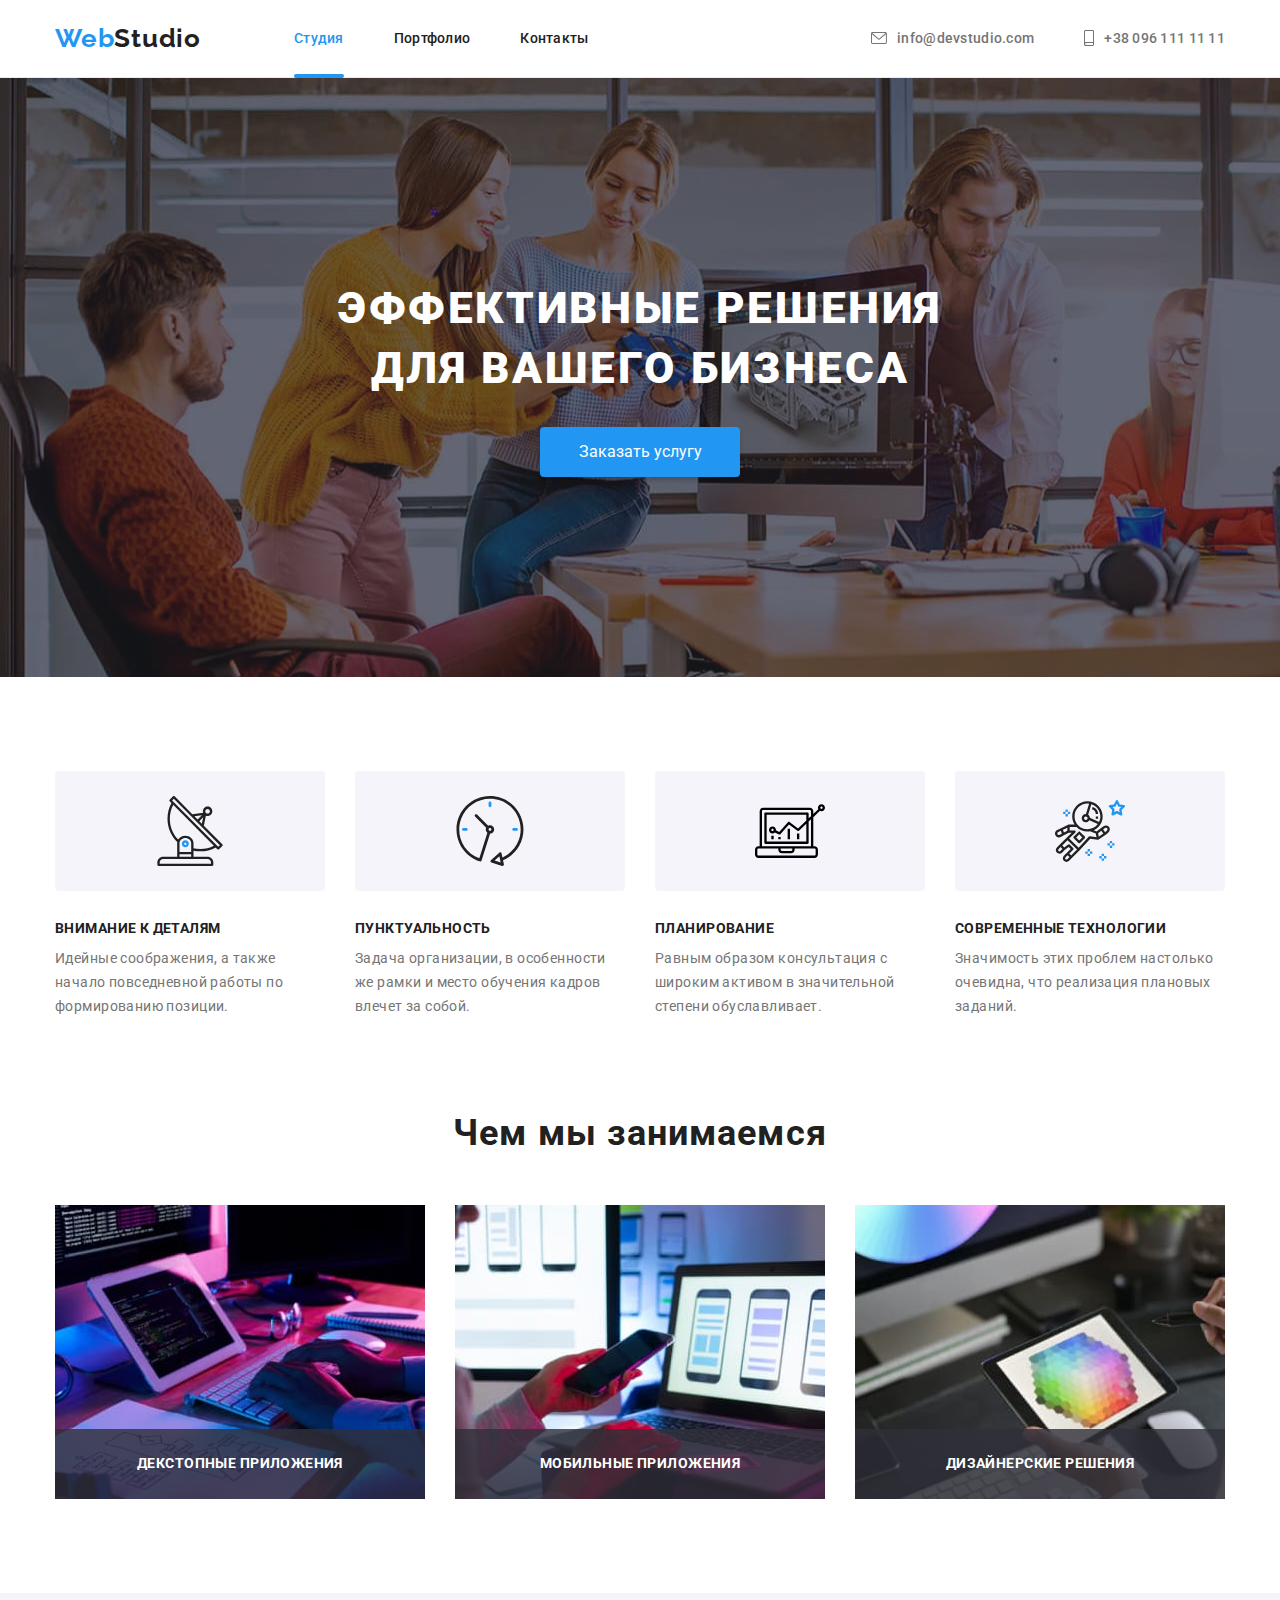
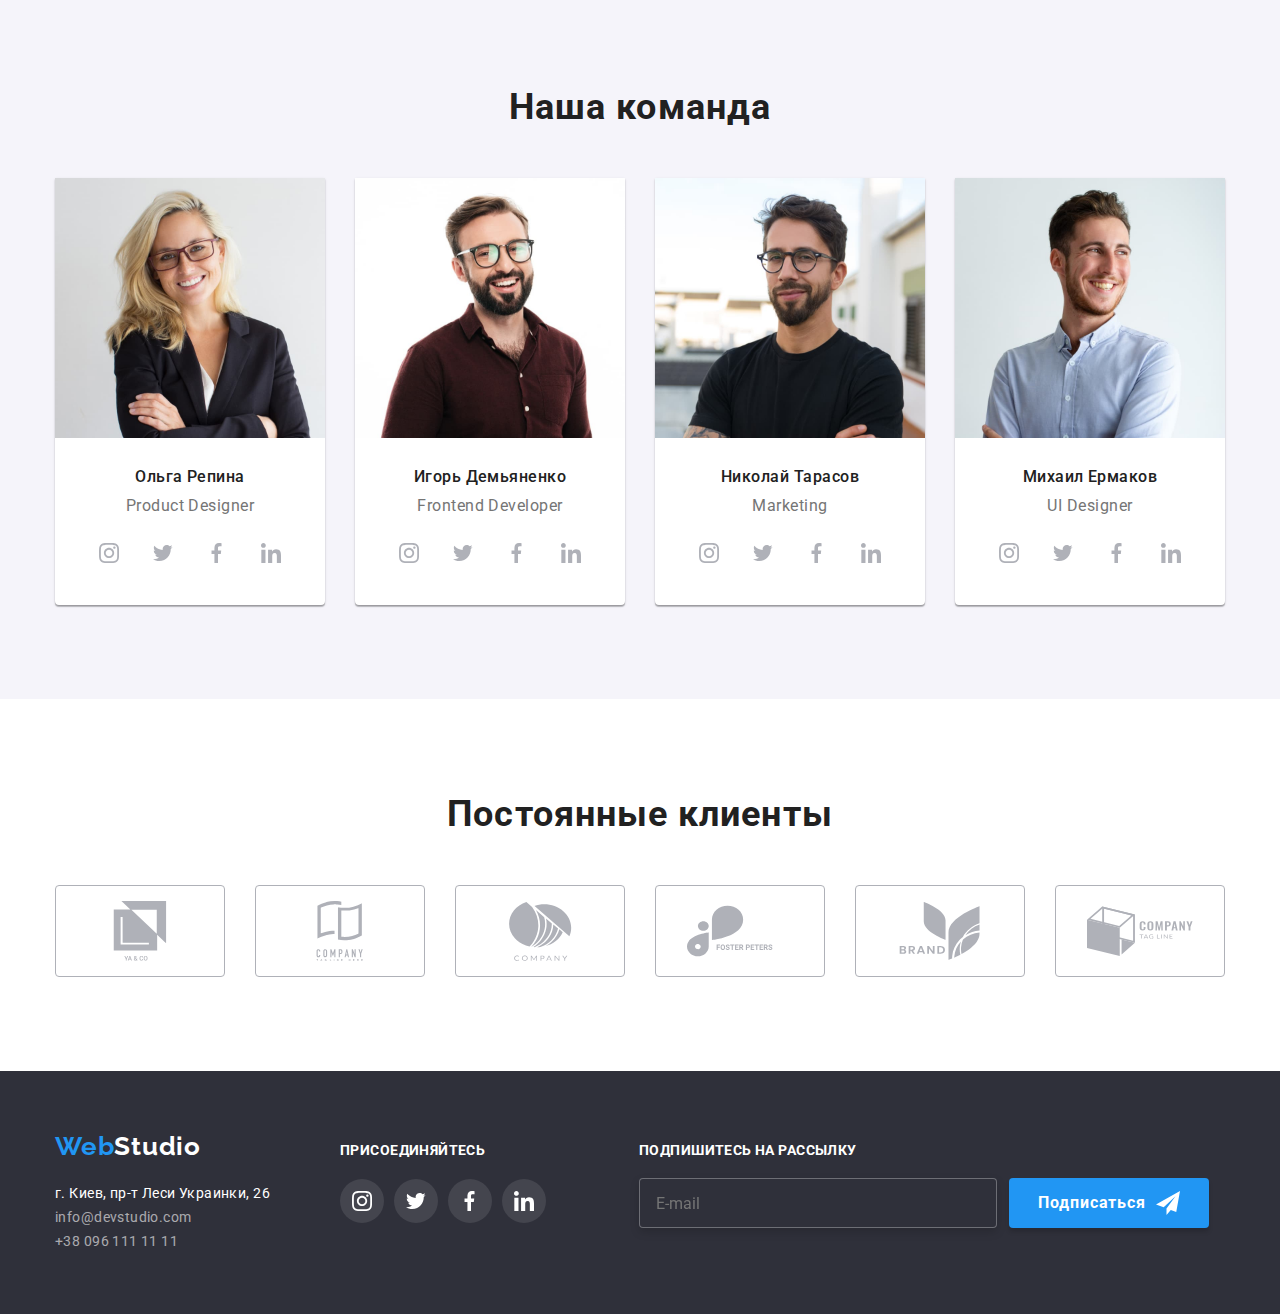
==== commit e849fa7e: "ok" ====
--- a/index.html
+++ b/index.html
@@ -431,44 +431,67 @@
             </li>
           </ul>
         </div>
+        <div class="input-footer">
+<b class="subscribe">ПОДПИШИТЕСЬ НА РАССЫЛКУ</b>
+<div class="input-content">
+<form>
+  <input type="email" class="email-input" placeholder="E-mail">
+</form>
+<button type="button" class="button-email cursor">
+            <span class="button-email-text">Подписаться</span>
+            <svg class="email-svg" width="24" height="24"><use href="/svg-modal/svg-modal again/symbol-defs.svg#send"></use></svg>
+          </button>
+          </div>
+      </div>
       </div>
     </footer>
     <div class="backdrop is-hidden" data-modal>
       <div class="modal">
         <h2 class="modal-text">Оставьте свои данные, мы вам перезвоним</h2>
         <form>
-          <div>
+          <div class="modal-field">
             <label for="name" class="modal-label">Имя</label>
             <div class="modal-icon">
               <input type="text" name="fullname" class="modal-input" id="name" />
-              <svg class="modal-svg" width="15px" height="15px">
+              <svg class="modal-svg" width="12px" height="12px">
                 <use href="/svg-modal/svg-modal again/symbol-defs.svg#icon-human"></use>
               </svg>
             </div>
           </div>
-          <label class="modal-label"
-            >Телефон
-            <input type="tel" name="phone_number" class="modal-input" />
-          </label>
-          <label class="modal-label">
-            Почта
-            <input type="email" name="email" class="modal-input" />
-          </label>
+          <div class="modal-field">
+            <label class="modal-label" for="phone-number">Телефон</label>
+            <div class="modal-icon">
+              <input type="tel" name="phone_number" class="modal-input" id="phone-number" />
+              <svg class="modal-svg" width="12px" height="12px">
+                <use href="/svg-modal/svg-modal again/symbol-defs.svg#icon-phone"></use>
+              </svg>
+            </div>
+          </div>
+          <div class="modal-field">
+            <label class="modal-label" for="email">Почта</label>
+            <div class="modal-icon">
+              <input type="email" name="email" class="modal-input" id="email" />
+              <svg class="modal-svg" width="15px" height="12px">
+                <use href="/svg-modal/svg-modal again/symbol-defs.svg#icon-mail"></use>
+              </svg>
+            </div>
+
           <label class="modal-label">
             Комментарий
             <textarea
               name="comment"
-              rows="5"
+              rows="7"
               placeholder="Введите текст"
               class="modal-textarea"
             ></textarea>
           </label>
-
-          <label>
-            <input type="checkbox" name="agreement" />
-            Соглашаюсь с рассылкой и принимаю
-            <a href="" class="agreement-link">Условия договора</a>
-          </label>
+          <div class="modal-field">
+            <input class="checkbox" type="checkbox" name="agreement" id="checkbox" />
+            <label class="checkbox-text" for="checkbox">
+              Соглашаюсь с рассылкой и принимаю&nbsp
+              <a href="" class="agreement-link">Условия договора</a>
+            </label>
+          </div>
           <button type="submit" class="button-modal cursor">
             <span class="button-text">Отправить</span>
           </button>
--- a/css/styles.css
+++ b/css/styles.css
@@ -541,6 +541,17 @@
   background-color: #2f303a;
   padding: 60px 0px 60px 0px;
 }
+
+.subscribe {
+  ont-weight: 700;
+  font-size: 14px;
+  line-height: 1.16;
+  letter-spacing: 0.03em;
+  text-transform: uppercase;
+  margin-bottom: 20px;
+  color: white;
+}
+
 .adress a {
   font-weight: 400;
   font-size: 14px;
@@ -711,8 +722,9 @@
 
 .modal {
   position: absolute;
-  min-height: 581px;
-  min-width: 528px;
+  height: 581px;
+  width: 528px;
+  padding: 40px;
   background: #ffffff;
   box-shadow: 0px 1px 3px rgba(0, 0, 0, 0.12), 0px 1px 1px rgba(0, 0, 0, 0.14),
     0px 2px 1px rgba(0, 0, 0, 0.2);
@@ -722,6 +734,11 @@
   transform: translate(-50%, -50%);
   display: flex;
   flex-direction: column;
+  justify-content: center;
+}
+
+.modal-field {
+  margin-bottom: 10px;
 }
 
 .button-modal {
@@ -729,32 +746,122 @@
   background-color: #2196f3;
   box-shadow: 0px 4px 4px rgba(0, 0, 0, 0.15);
   border-radius: 4px;
-  text-align: center;
+  display: flex;
+  align-items: center;
+  justify-content: center;
   width: 200px;
   height: 50px;
   border-style: none;
+  font-weight: 700;
+  font-size: 16px;
+  line-height: 1.88px;
+  letter-spacing: 0.06em;
   transition-property: background-color;
   transition-duration: 250ms;
   transition-timing-function: cubic-bezier(0.4, 0, 0.2, 1);
-  margin: 30px 164px 40px;
+  margin-top: 30px;
+  margin-left: auto;
+  margin-right: auto;
 }
 
 .modal-text {
-  margin: 40px 40px 0px 40px;
   text-align: center;
   font-weight: 700;
   font-size: 20px;
   line-height: 1.15;
   letter-spacing: 0.03em;
+  margin-bottom: 12px;
+}
+
+.modal-label {
+  font-weight: 400;
+  font-size: 12px;
+  line-height: 1.12px;
+  letter-spacing: 0.01em;
+  color: #757575;
+}
+
+.checkbox-text {
+  font-size: 14px;
+  line-height: 1.71;
+  letter-spacing: 0.03em;
+  text-align: center;
+  display: flex;
+  align-items: center;
+  justify-content: center;
+  color: #757575;
+}
+
+.checkbox {
+  position: absolute;
+  width: 1px;
+  height: 1px;
+  margin: -1px;
+  border: 0;
+  padding: 0;
+  clip: rect(0 0 0 0);
+  overflow: hidden;
+}
+
+.modal-textarea:hover {
+  border-color: var(--color-for-buttons);
+}
+
+.checkbox:checked + .checkbox-text:before {
+  background-image: url(/images/agree.svg);
+  background-color: var(--color-for-buttons);
+  background-size: contain;
+  background-origin: border-box;
+  border-color: var(--color-for-buttons);
+}
+
+.checkbox-text:before {
+  content: '';
+  width: 16px;
+  height: 15px;
+  border: 2px solid var(--main-text-color);
+  border-radius: 25%;
+  margin-right: 8px;
+}
+
+.checkbox-border {
+  display: flex;
+  align-items: center;
+  justify-content: center;
 }
 
 .modal-input {
+  display: flex;
+  align-items: center;
   width: 448px;
   position: relative;
   height: 40px;
-  margin: 4px 40px 10px;
   border: 1px solid rgba(33, 33, 33, 0.2);
   border-radius: 4px;
+  margin-bottom: 10px;
+  padding: 12px 35px;
+  cursor: pointer;
+  transition-property: border-color;
+  transition-duration: 250ms;
+  transition-timing-function: cubic-bezier(0.4, 0, 0.2, 1);
+}
+
+.modal-input:nth-last-child() {
+}
+
+.modal-input:hover,
+.modal-input:focus {
+  border-color: var(--color-for-buttons);
+  outline: none;
+}
+
+.modal-input:hover + .modal-svg {
+  fill: #188ce8;
+}
+
+.modal-input:hover,
+.modal-input:focus + .modal-svg {
+  fill: #188ce8;
 }
 
 .modal-icon {
@@ -763,9 +870,15 @@
 
 .modal-svg {
   position: absolute;
+  fill: black;
+  left: 15px;
   top: 50%;
   transform: translateY(-50%);
-  fill: orange;
+  justify-content: center;
+  align-items: center;
+  transition-property: fill;
+  transition-duration: 250ms;
+  transition-timing-function: cubic-bezier(0.4, 0, 0.2, 1);
 }
 
 .modal-textarea {
@@ -775,11 +888,22 @@
   margin: auto;
   padding: 12px 16px;
   border: 1px solid rgba(33, 33, 33, 0.2);
-  filter: drop-shadow(0px 4px 4px rgba(0, 0, 0, 0.25));
   border-radius: 4px;
-}
-
-. .agreement-link {
+  margin-top: 4px;
+  margin-bottom: 20px;
+  cursor: pointer;
+  transition-property: border-color;
+  transition-duration: 250ms;
+  transition-timing-function: cubic-bezier(0.4, 0, 0.2, 1);
+}
+
+.modal-textarea:hover,
+.modal-textarea:focus {
+  outline: none;
+  border-color: var(--color-for-buttons);
+}
+
+.agreement-link {
   text-decoration: underline;
   cursor: pointer;
   color: var(--color-for-buttons);
@@ -798,6 +922,14 @@
 
 .close-button {
   fill: black;
+  cursor: pointer;
+  transition-property: fill;
+  transition-duration: 250ms;
+  transition-timing-function: cubic-bezier(0.4, 0, 0.2, 1);
+}
+
+.close-button:hover {
+  fill: var(--color-for-buttons);
 }
 
 .btn-closing {
@@ -840,3 +972,60 @@
 .portfolio-list:hover .overlay-text {
   transform: translateY(0%);
 }
+
+.input-footer {
+  display: flex;
+  flex-direction: column;
+  margin-left: 93px;
+}
+
+.input-content {
+  display: flex;
+}
+
+.email-input {
+  min-width: 358px;
+  height: 50px;
+  padding-left: 16px;
+  display: flex;
+  outline: none;
+  border: 1px solid rgba(255, 255, 255, 0.3);
+  filter: drop-shadow(0px 4px 4px rgba(0, 0, 0, 0.15));
+  border-radius: 4px;
+  background-color: #2f303a;
+  color: rgba(255, 255, 255, 0.3);
+}
+
+.button-email-text {
+  font-weight: 700;
+  font-size: 16px;
+  line-height: 1.88;
+  letter-spacing: 0.06em;
+}
+
+.button-email {
+  display: flex;
+  align-items: center;
+  justify-content: center;
+  color: #ffffff;
+  background-color: #2196f3;
+  box-shadow: 0px 4px 4px rgba(0, 0, 0, 0.15);
+  border-radius: 4px;
+  text-align: center;
+  width: 200px;
+  height: 50px;
+  border-style: none;
+  transition-property: background-color;
+  transition-duration: 250ms;
+  transition-timing-function: cubic-bezier(0.4, 0, 0.2, 1);
+  margin-left: 12px;
+}
+
+.email-svg {
+  margin-left: 10px;
+}
+
+.button-container {
+  margin-left: 10px;
+  display: inline;
+}
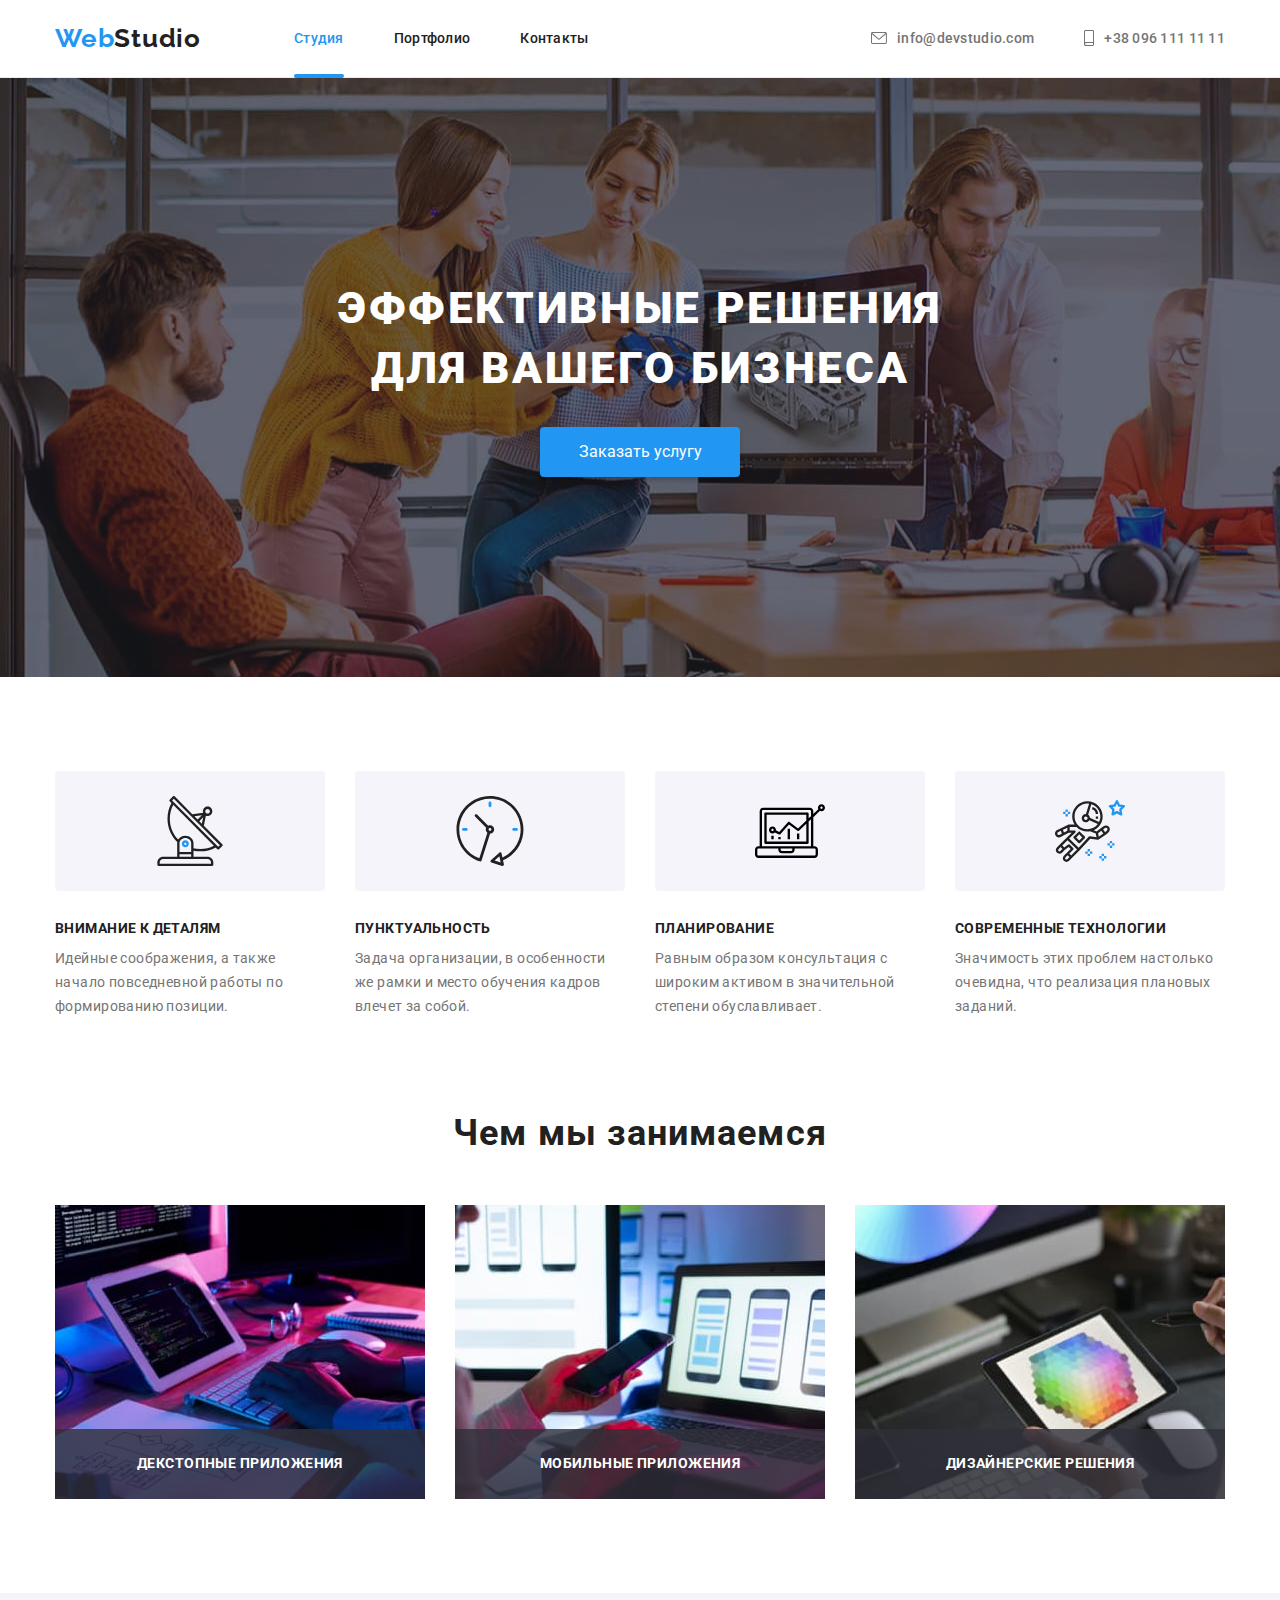
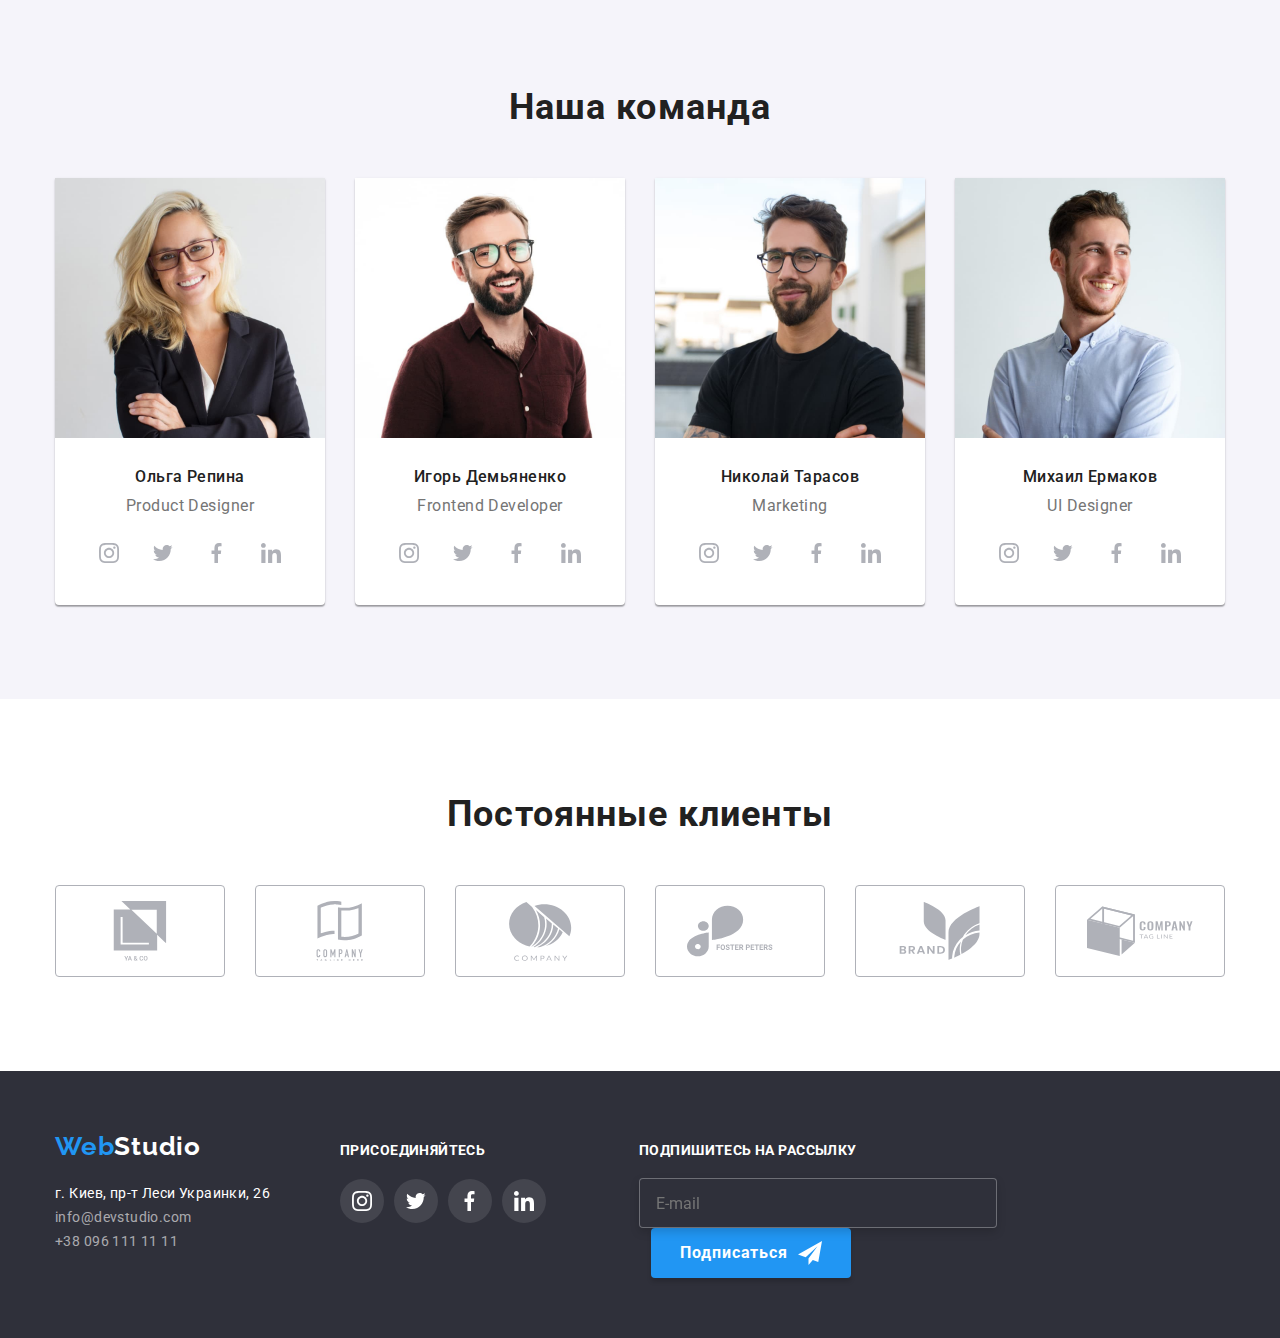
==== commit 7128adf0: "1" ====
--- a/index.html
+++ b/index.html
@@ -432,17 +432,19 @@
           </ul>
         </div>
         <div class="input-footer">
-<b class="subscribe">ПОДПИШИТЕСЬ НА РАССЫЛКУ</b>
-<div class="input-content">
-<form>
-  <input type="email" class="email-input" placeholder="E-mail">
-</form>
-<button type="button" class="button-email cursor">
-            <span class="button-email-text">Подписаться</span>
-            <svg class="email-svg" width="24" height="24"><use href="/svg-modal/svg-modal again/symbol-defs.svg#send"></use></svg>
-          </button>
+          <b class="subscribe">ПОДПИШИТЕСЬ НА РАССЫЛКУ</b>
+          <div class="input-content">
+            <form>
+              <input type="email" class="email-input" placeholder="E-mail" />
+              <button type="button" class="button-email cursor">
+                <span class="button-email-text">Подписаться</span>
+                <svg class="email-svg" width="24" height="24">
+                  <use href="./svg-modal/svg-modal again/symbol-defs.svg#send"></use>
+                </svg>
+              </button>
+            </form>
           </div>
-      </div>
+        </div>
       </div>
     </footer>
     <div class="backdrop is-hidden" data-modal>
@@ -454,7 +456,7 @@
             <div class="modal-icon">
               <input type="text" name="fullname" class="modal-input" id="name" />
               <svg class="modal-svg" width="12px" height="12px">
-                <use href="/svg-modal/svg-modal again/symbol-defs.svg#icon-human"></use>
+                <use href="./svg-modal/svg-modal again/symbol-defs.svg#icon-human"></use>
               </svg>
             </div>
           </div>
@@ -463,7 +465,7 @@
             <div class="modal-icon">
               <input type="tel" name="phone_number" class="modal-input" id="phone-number" />
               <svg class="modal-svg" width="12px" height="12px">
-                <use href="/svg-modal/svg-modal again/symbol-defs.svg#icon-phone"></use>
+                <use href="./svg-modal/svg-modal again/symbol-defs.svg#icon-phone"></use>
               </svg>
             </div>
           </div>
@@ -472,10 +474,10 @@
             <div class="modal-icon">
               <input type="email" name="email" class="modal-input" id="email" />
               <svg class="modal-svg" width="15px" height="12px">
-                <use href="/svg-modal/svg-modal again/symbol-defs.svg#icon-mail"></use>
+                <use href="./svg-modal/svg-modal again/symbol-defs.svg#icon-mail"></use>
               </svg>
             </div>
-
+          </div>
           <label class="modal-label">
             Комментарий
             <textarea
--- a/css/styles.css
+++ b/css/styles.css
@@ -808,7 +808,7 @@
 }
 
 .checkbox:checked + .checkbox-text:before {
-  background-image: url(/images/agree.svg);
+  background-image: url(../images/agree.svg);
   background-color: var(--color-for-buttons);
   background-size: contain;
   background-origin: border-box;
@@ -928,10 +928,6 @@
   transition-timing-function: cubic-bezier(0.4, 0, 0.2, 1);
 }
 
-.close-button:hover {
-  fill: var(--color-for-buttons);
-}
-
 .btn-closing {
   position: absolute;
   background-color: white;
@@ -946,6 +942,14 @@
   justify-content: center;
 }
 
+.btn-closing:hover .close-button {
+  fill: var(--color-for-buttons);
+}
+
+.btn-closing:focus .close-button {
+  fill: var(--color-for-buttons);
+}
+
 .overlay {
   position: relative;
   overflow: hidden;
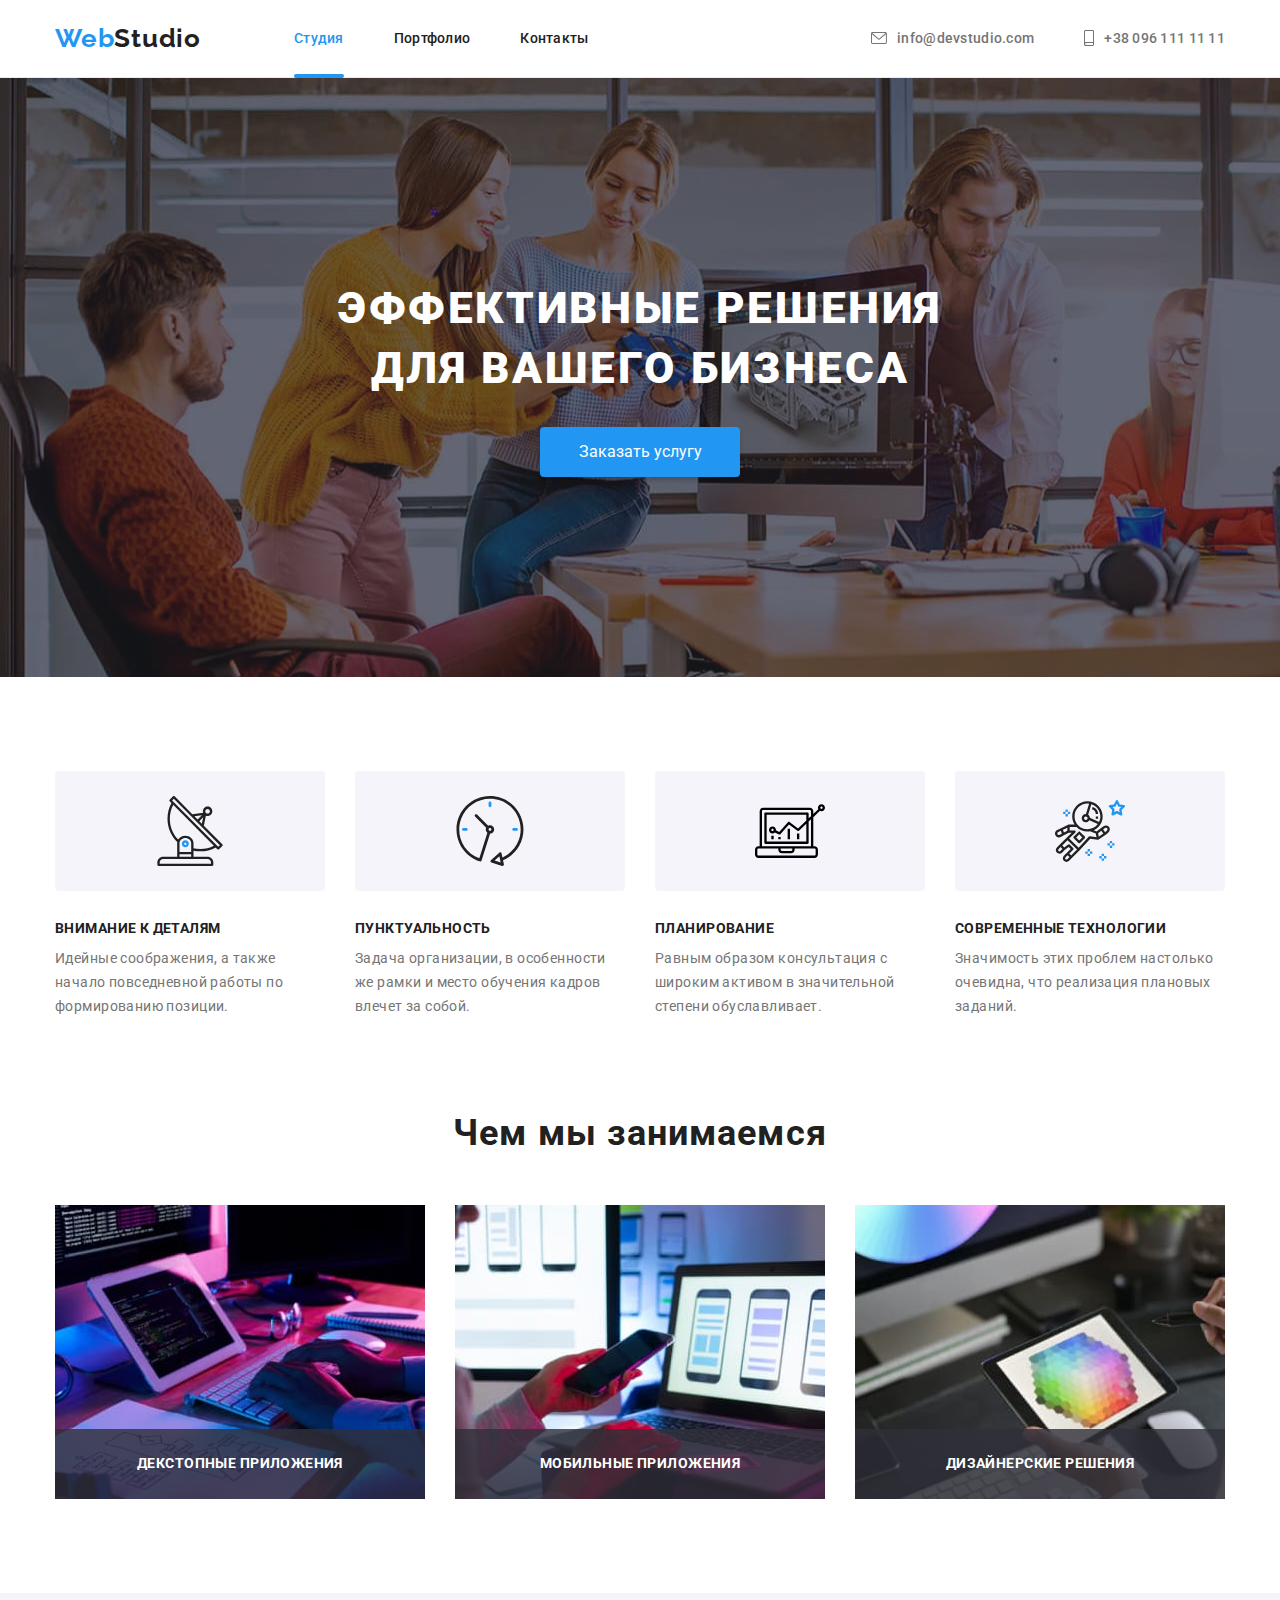
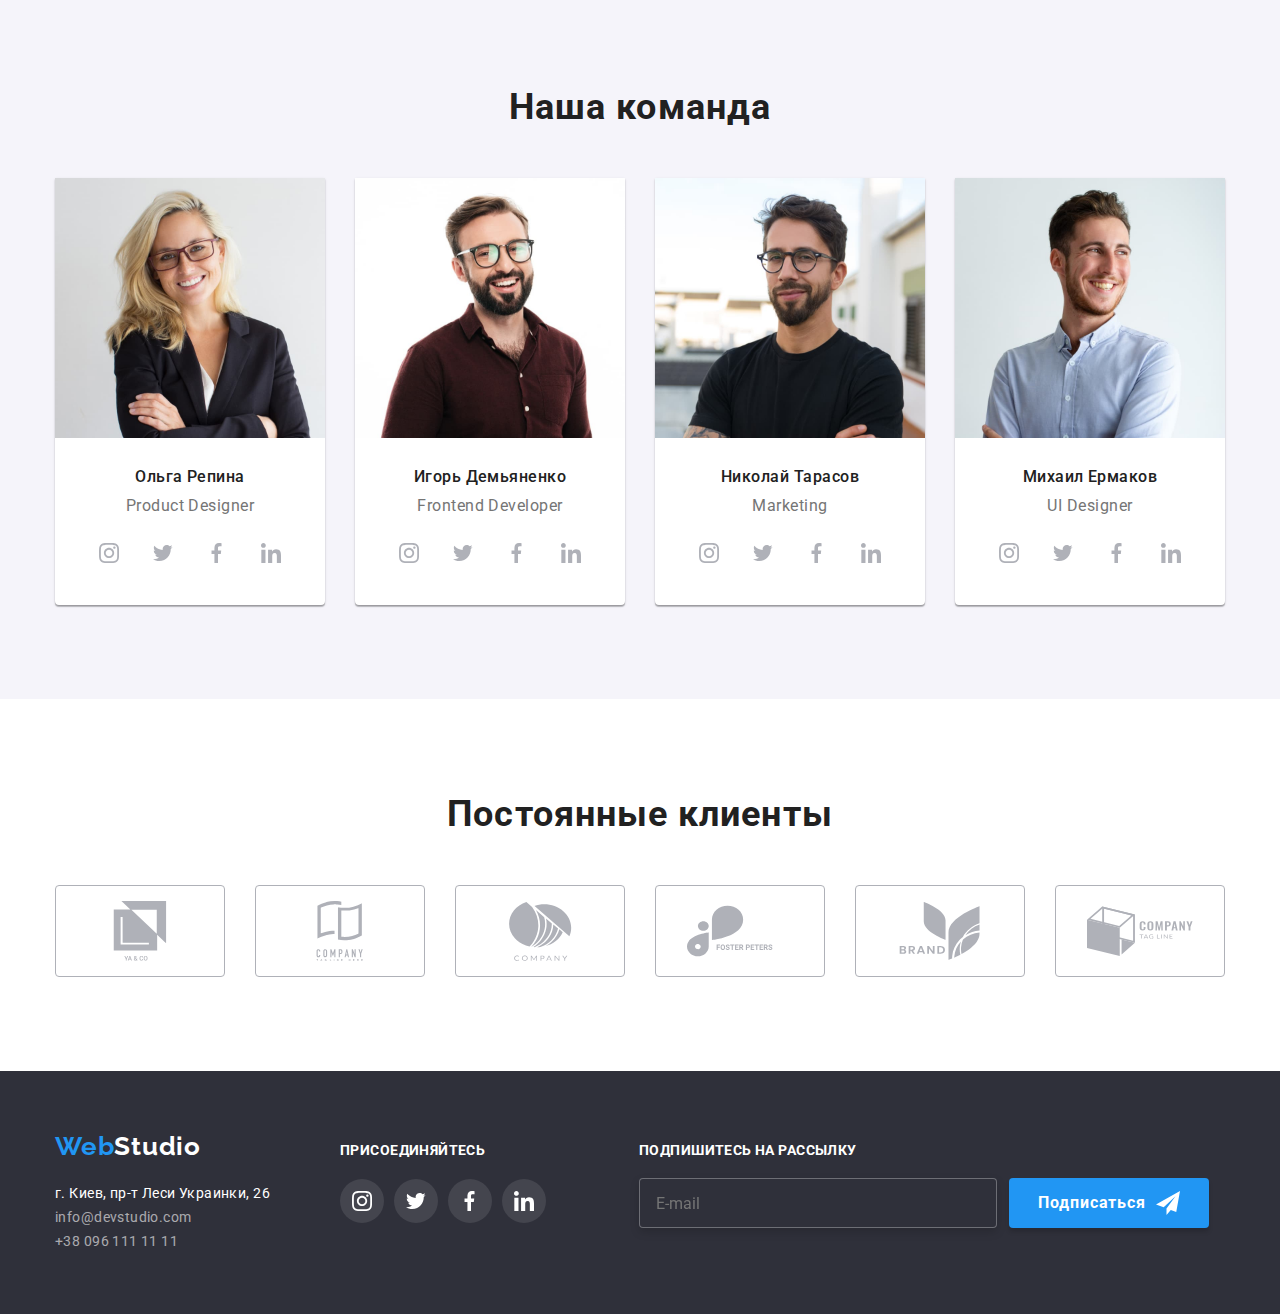
==== commit 853b15bf: "1" ====
--- a/index.html
+++ b/index.html
@@ -57,7 +57,7 @@
             Эффективные решения<br />
             для вашего бизнеса
           </h1>
-          <button type="button" class="button cursor">
+          <button type="button " class="button cursor">
             <span class="button-text" data-modal-open>Заказать услугу</span>
           </button>
         </div>
@@ -433,8 +433,8 @@
         </div>
         <div class="input-footer">
           <b class="subscribe">ПОДПИШИТЕСЬ НА РАССЫЛКУ</b>
-          <div class="input-content">
-            <form>
+          <div>
+            <form class="input-content">
               <input type="email" class="email-input" placeholder="E-mail" />
               <button type="button" class="button-email cursor">
                 <span class="button-email-text">Подписаться</span>
--- a/css/styles.css
+++ b/css/styles.css
@@ -201,13 +201,6 @@
   letter-spacing: 0.03em;
   margin-bottom: 50px;
 }
-
-/* .our-work {
-  display: flex;
-  flex-wrap: wrap;
-  justify-content: center;
-  margin-bottom: 94px;
-} */
 
 .projects-list {
   display: flex;
@@ -1023,6 +1016,7 @@
   transition-duration: 250ms;
   transition-timing-function: cubic-bezier(0.4, 0, 0.2, 1);
   margin-left: 12px;
+  margin-right: 0;
 }
 
 .email-svg {
